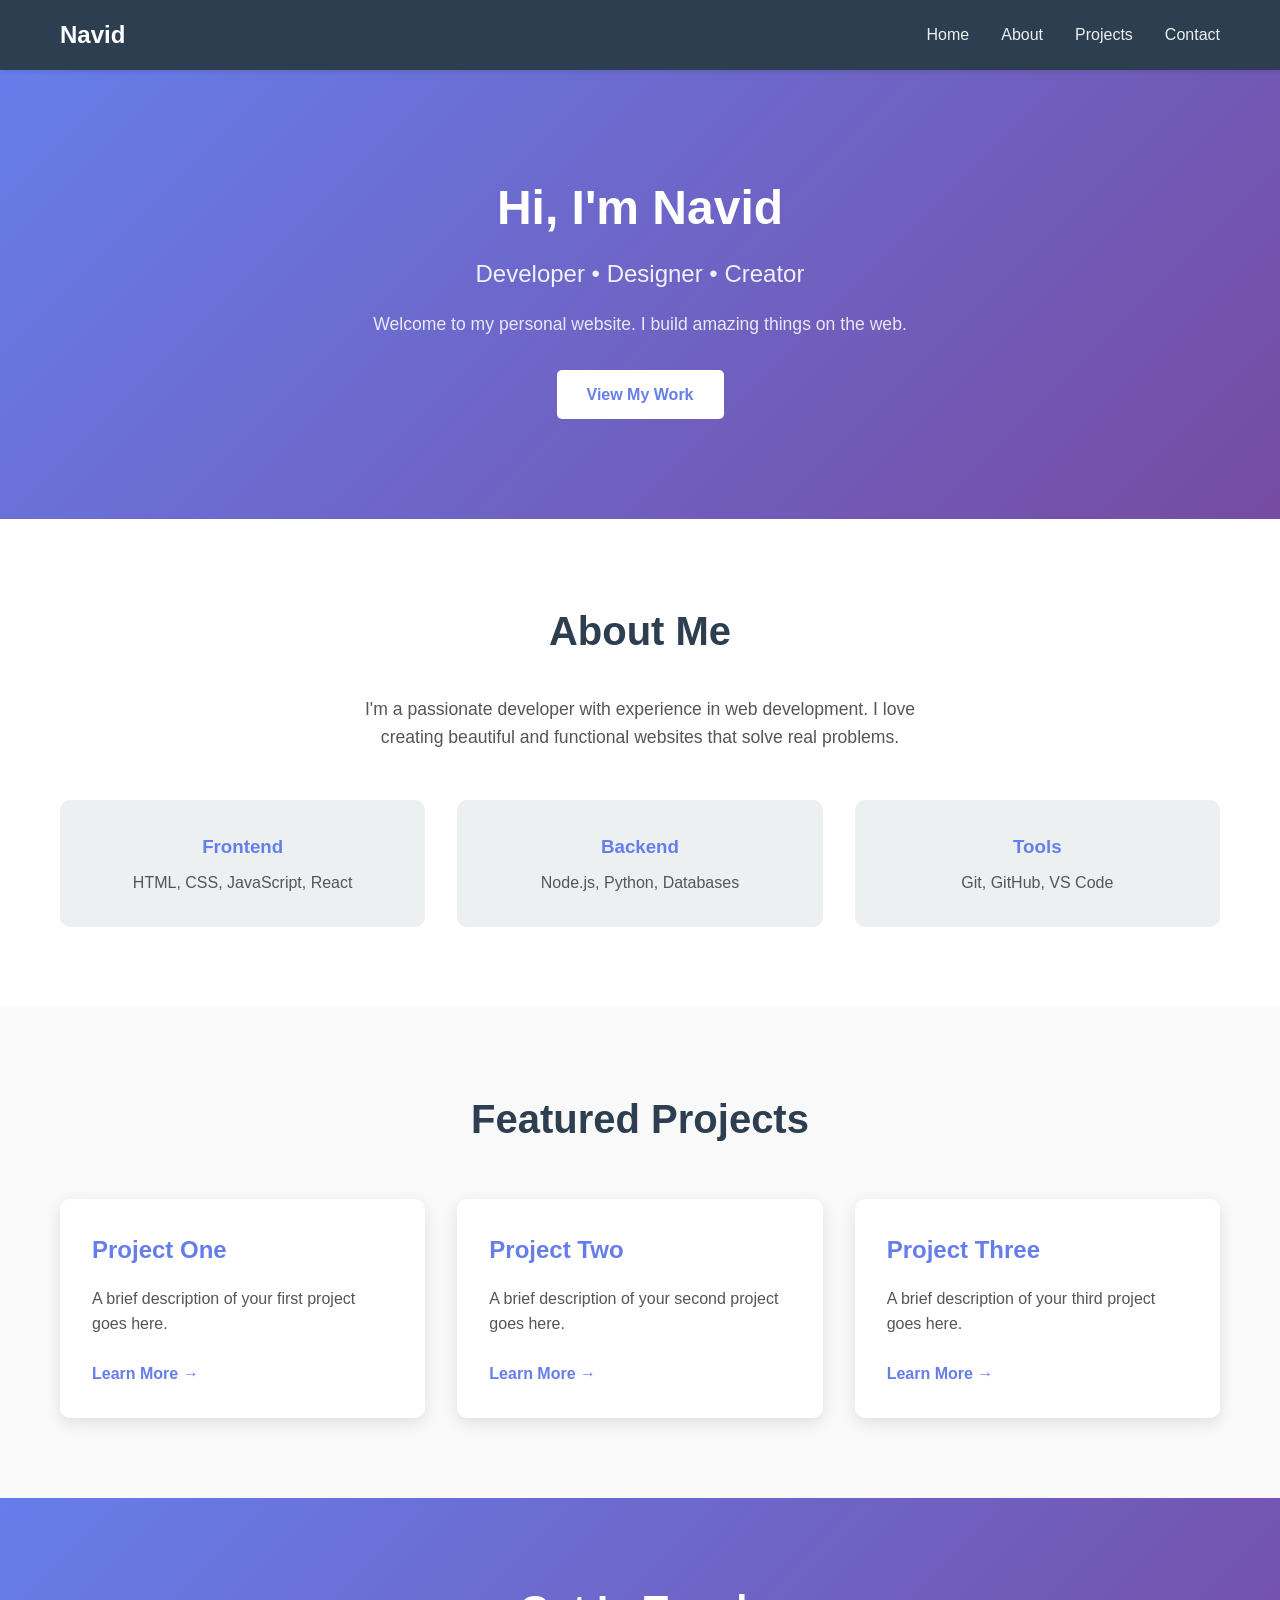
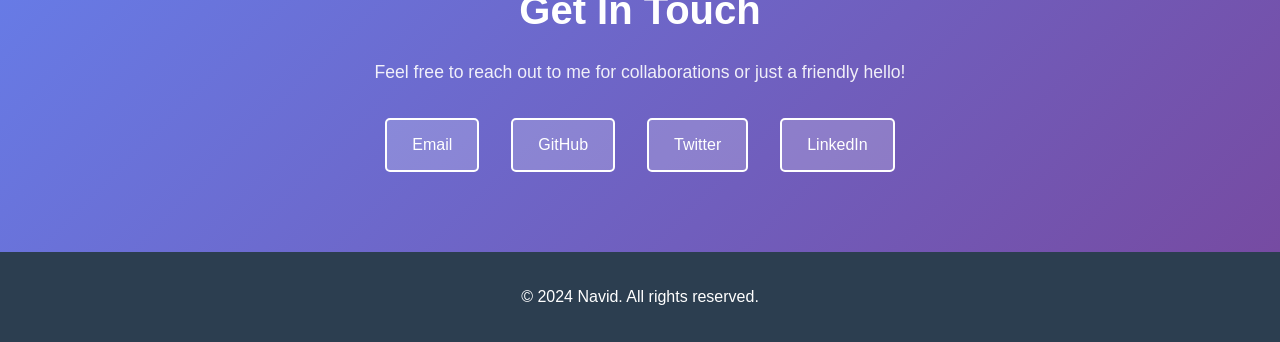
==== index.html @ fcf88e70 "Initial commit: Add personal site starter template" ====
<!DOCTYPE html>
<html lang="en">
<head>
    <meta charset="UTF-8">
    <meta name="viewport" content="width=device-width, initial-scale=1.0">
    <title>Navid - Personal Portfolio</title>
    <link rel="stylesheet" href="styles.css">
</head>
<body>
    <nav class="navbar">
        <div class="container">
            <div class="nav-brand">Navid</div>
            <ul class="nav-links">
                <li><a href="#home">Home</a></li>
                <li><a href="#about">About</a></li>
                <li><a href="#projects">Projects</a></li>
                <li><a href="#contact">Contact</a></li>
            </ul>
        </div>
    </nav>

    <section id="home" class="hero">
        <div class="container">
            <div class="hero-content">
                <h1>Hi, I'm Navid</h1>
                <p class="subtitle">Developer • Designer • Creator</p>
                <p class="description">Welcome to my personal website. I build amazing things on the web.</p>
                <a href="#projects" class="btn btn-primary">View My Work</a>
            </div>
        </div>
    </section>

    <section id="about" class="about">
        <div class="container">
            <h2>About Me</h2>
            <p>I'm a passionate developer with experience in web development. I love creating beautiful and functional websites that solve real problems.</p>
            <div class="skills">
                <div class="skill-item">
                    <h3>Frontend</h3>
                    <p>HTML, CSS, JavaScript, React</p>
                </div>
                <div class="skill-item">
                    <h3>Backend</h3>
                    <p>Node.js, Python, Databases</p>
                </div>
                <div class="skill-item">
                    <h3>Tools</h3>
                    <p>Git, GitHub, VS Code</p>
                </div>
            </div>
        </div>
    </section>

    <section id="projects" class="projects">
        <div class="container">
            <h2>Featured Projects</h2>
            <div class="projects-grid">
                <div class="project-card">
                    <div class="project-header">Project One</div>
                    <p>A brief description of your first project goes here.</p>
                    <a href="#" class="project-link">Learn More →</a>
                </div>
                <div class="project-card">
                    <div class="project-header">Project Two</div>
                    <p>A brief description of your second project goes here.</p>
                    <a href="#" class="project-link">Learn More →</a>
                </div>
                <div class="project-card">
                    <div class="project-header">Project Three</div>
                    <p>A brief description of your third project goes here.</p>
                    <a href="#" class="project-link">Learn More →</a>
                </div>
            </div>
        </div>
    </section>

    <section id="contact" class="contact">
        <div class="container">
            <h2>Get In Touch</h2>
            <p>Feel free to reach out to me for collaborations or just a friendly hello!</p>
            <div class="contact-links">
                <a href="mailto:your.email@example.com" class="contact-link">Email</a>
                <a href="https://github.com" class="contact-link">GitHub</a>
                <a href="https://twitter.com" class="contact-link">Twitter</a>
                <a href="https://linkedin.com" class="contact-link">LinkedIn</a>
            </div>
        </div>
    </section>

    <footer class="footer">
        <div class="container">
            <p>&copy; 2024 Navid. All rights reserved.</p>
        </div>
    </footer>

    <script src="script.js"></script>
</body>
</html>
---- styles.css ----
* {
    margin: 0;
    padding: 0;
    box-sizing: border-box;
}

body {
    font-family: 'Segoe UI', Tahoma, Geneva, Verdana, sans-serif;
    line-height: 1.6;
    color: #333;
    background-color: #f9f9f9;
}

.container {
    max-width: 1200px;
    margin: 0 auto;
    padding: 0 20px;
}

/* Navbar */
.navbar {
    background-color: #2c3e50;
    padding: 1rem 0;
    position: sticky;
    top: 0;
    z-index: 100;
    box-shadow: 0 2px 5px rgba(0, 0, 0, 0.1);
}

.navbar .container {
    display: flex;
    justify-content: space-between;
    align-items: center;
}

.nav-brand {
    font-size: 1.5rem;
    font-weight: bold;
    color: #fff;
}

.nav-links {
    display: flex;
    list-style: none;
    gap: 2rem;
}

.nav-links a {
    color: #ecf0f1;
    text-decoration: none;
    transition: color 0.3s ease;
}

.nav-links a:hover {
    color: #3498db;
}

/* Hero Section */
.hero {
    background: linear-gradient(135deg, #667eea 0%, #764ba2 100%);
    color: white;
    padding: 100px 0;
    text-align: center;
}

.hero-content h1 {
    font-size: 3rem;
    margin-bottom: 0.5rem;
    animation: slideDown 0.8s ease;
}

.hero-content .subtitle {
    font-size: 1.5rem;
    margin-bottom: 1rem;
    opacity: 0.9;
}

.hero-content .description {
    font-size: 1.1rem;
    margin-bottom: 2rem;
    opacity: 0.85;
}

.btn {
    display: inline-block;
    padding: 12px 30px;
    text-decoration: none;
    border-radius: 5px;
    font-weight: 600;
    transition: all 0.3s ease;
    border: none;
    cursor: pointer;
}

.btn-primary {
    background-color: #fff;
    color: #667eea;
}

.btn-primary:hover {
    background-color: #ecf0f1;
    transform: translateY(-2px);
    box-shadow: 0 5px 15px rgba(0, 0, 0, 0.2);
}

/* About Section */
.about {
    padding: 80px 0;
    background-color: white;
}

.about h2 {
    text-align: center;
    font-size: 2.5rem;
    margin-bottom: 2rem;
    color: #2c3e50;
}

.about > .container > p {
    text-align: center;
    font-size: 1.1rem;
    margin-bottom: 3rem;
    max-width: 600px;
    margin-left: auto;
    margin-right: auto;
    color: #555;
}

.skills {
    display: grid;
    grid-template-columns: repeat(auto-fit, minmax(250px, 1fr));
    gap: 2rem;
    margin-top: 3rem;
}

.skill-item {
    background-color: #ecf0f1;
    padding: 2rem;
    border-radius: 10px;
    text-align: center;
    transition: transform 0.3s ease, box-shadow 0.3s ease;
}

.skill-item:hover {
    transform: translateY(-5px);
    box-shadow: 0 10px 25px rgba(0, 0, 0, 0.1);
}

.skill-item h3 {
    color: #667eea;
    margin-bottom: 0.5rem;
}

.skill-item p {
    color: #555;
}

/* Projects Section */
.projects {
    padding: 80px 0;
    background-color: #f9f9f9;
}

.projects h2 {
    text-align: center;
    font-size: 2.5rem;
    margin-bottom: 3rem;
    color: #2c3e50;
}

.projects-grid {
    display: grid;
    grid-template-columns: repeat(auto-fit, minmax(300px, 1fr));
    gap: 2rem;
}

.project-card {
    background-color: white;
    padding: 2rem;
    border-radius: 10px;
    box-shadow: 0 5px 15px rgba(0, 0, 0, 0.1);
    transition: transform 0.3s ease, box-shadow 0.3s ease;
}

.project-card:hover {
    transform: translateY(-10px);
    box-shadow: 0 15px 30px rgba(0, 0, 0, 0.2);
}

.project-header {
    font-size: 1.5rem;
    font-weight: bold;
    color: #667eea;
    margin-bottom: 1rem;
}

.project-card p {
    color: #555;
    margin-bottom: 1.5rem;
}

.project-link {
    color: #667eea;
    text-decoration: none;
    font-weight: 600;
    transition: color 0.3s ease;
}

.project-link:hover {
    color: #764ba2;
}

/* Contact Section */
.contact {
    padding: 80px 0;
    background: linear-gradient(135deg, #667eea 0%, #764ba2 100%);
    color: white;
    text-align: center;
}

.contact h2 {
    font-size: 2.5rem;
    margin-bottom: 1rem;
}

.contact > .container > p {
    font-size: 1.1rem;
    margin-bottom: 2rem;
    opacity: 0.9;
}

.contact-links {
    display: flex;
    justify-content: center;
    gap: 2rem;
    flex-wrap: wrap;
}

.contact-link {
    display: inline-block;
    padding: 12px 25px;
    background-color: rgba(255, 255, 255, 0.2);
    color: white;
    text-decoration: none;
    border-radius: 5px;
    transition: all 0.3s ease;
    border: 2px solid white;
}

.contact-link:hover {
    background-color: white;
    color: #667eea;
}

/* Footer */
.footer {
    background-color: #2c3e50;
    color: white;
    text-align: center;
    padding: 2rem 0;
}

/* Animations */
@keyframes slideDown {
    from {
        opacity: 0;
        transform: translateY(-30px);
    }
    to {
        opacity: 1;
        transform: translateY(0);
    }
}

/* Responsive Design */
@media (max-width: 768px) {
    .nav-links {
        gap: 1rem;
        font-size: 0.9rem;
    }

    .hero-content h1 {
        font-size: 2rem;
    }

    .hero-content .subtitle {
        font-size: 1.2rem;
    }

    .about h2,
    .projects h2,
    .contact h2 {
        font-size: 2rem;
    }

    .projects-grid {
        grid-template-columns: 1fr;
    }
}
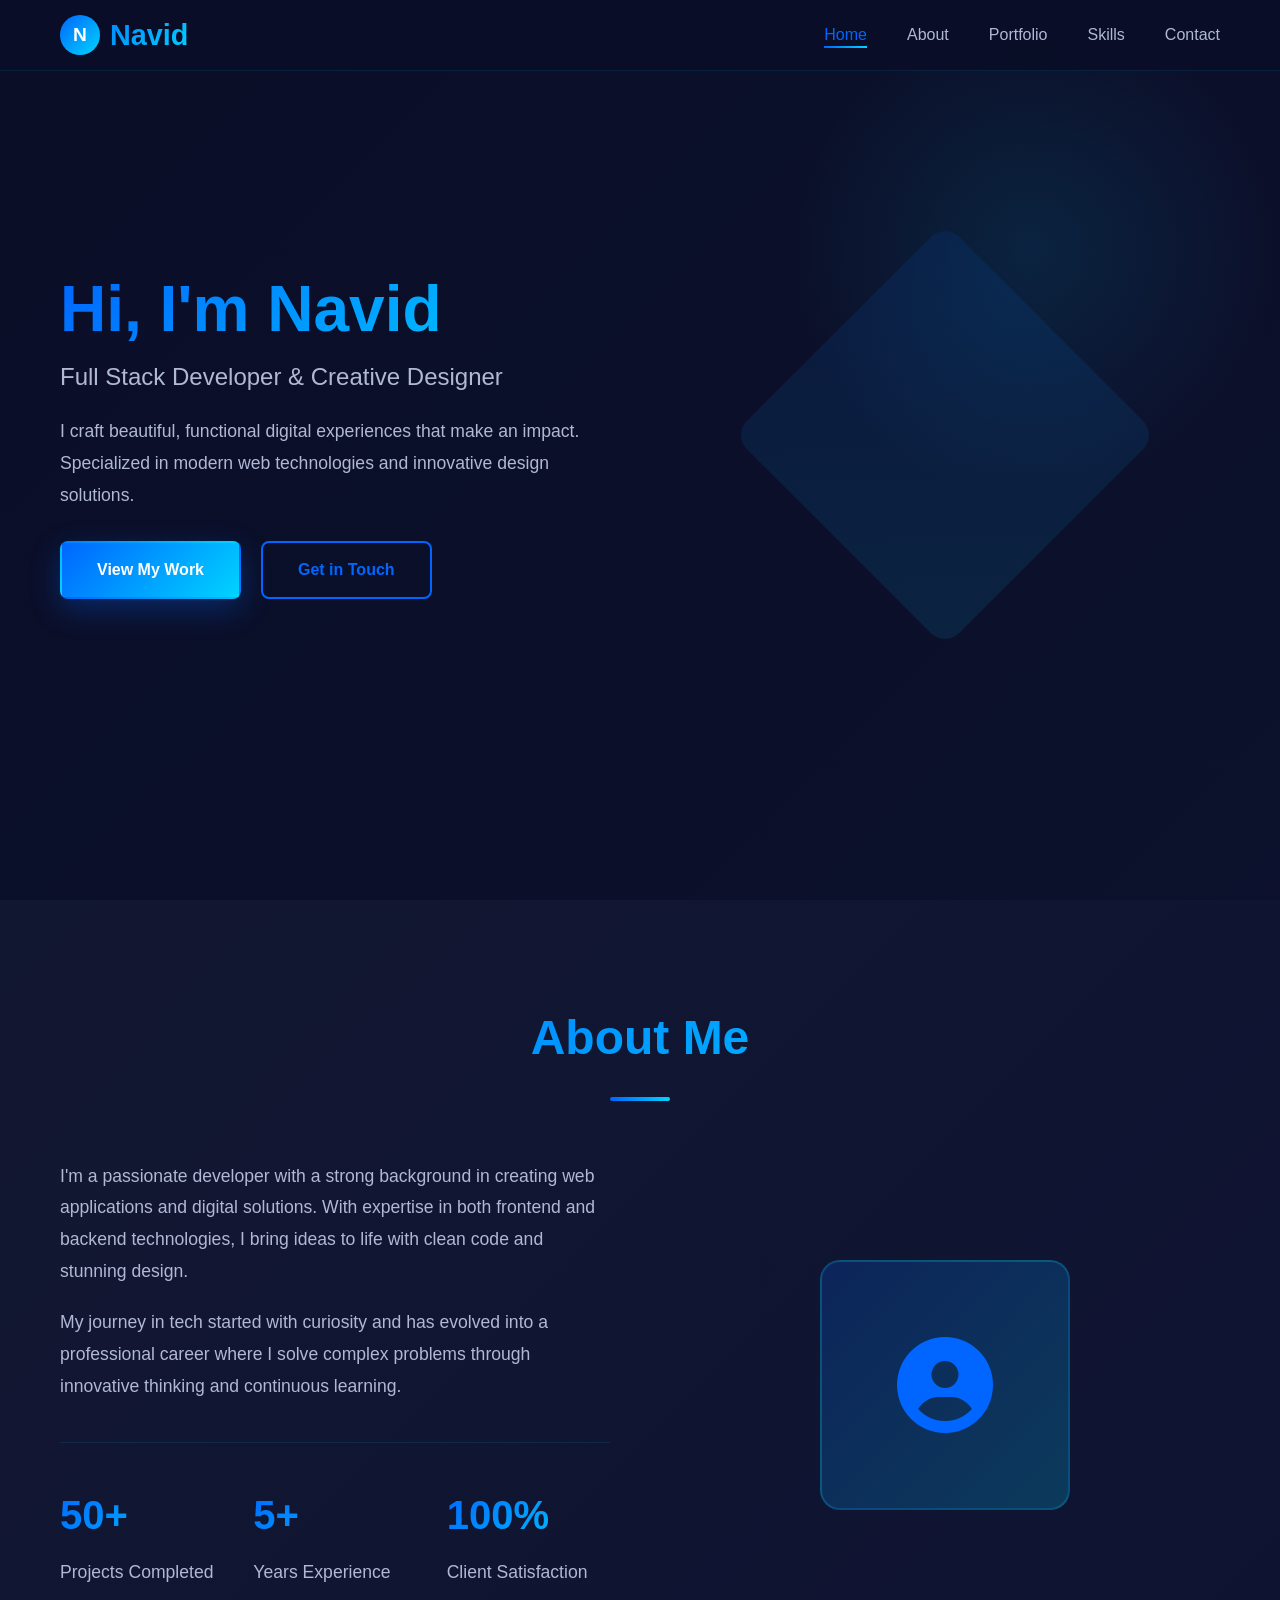
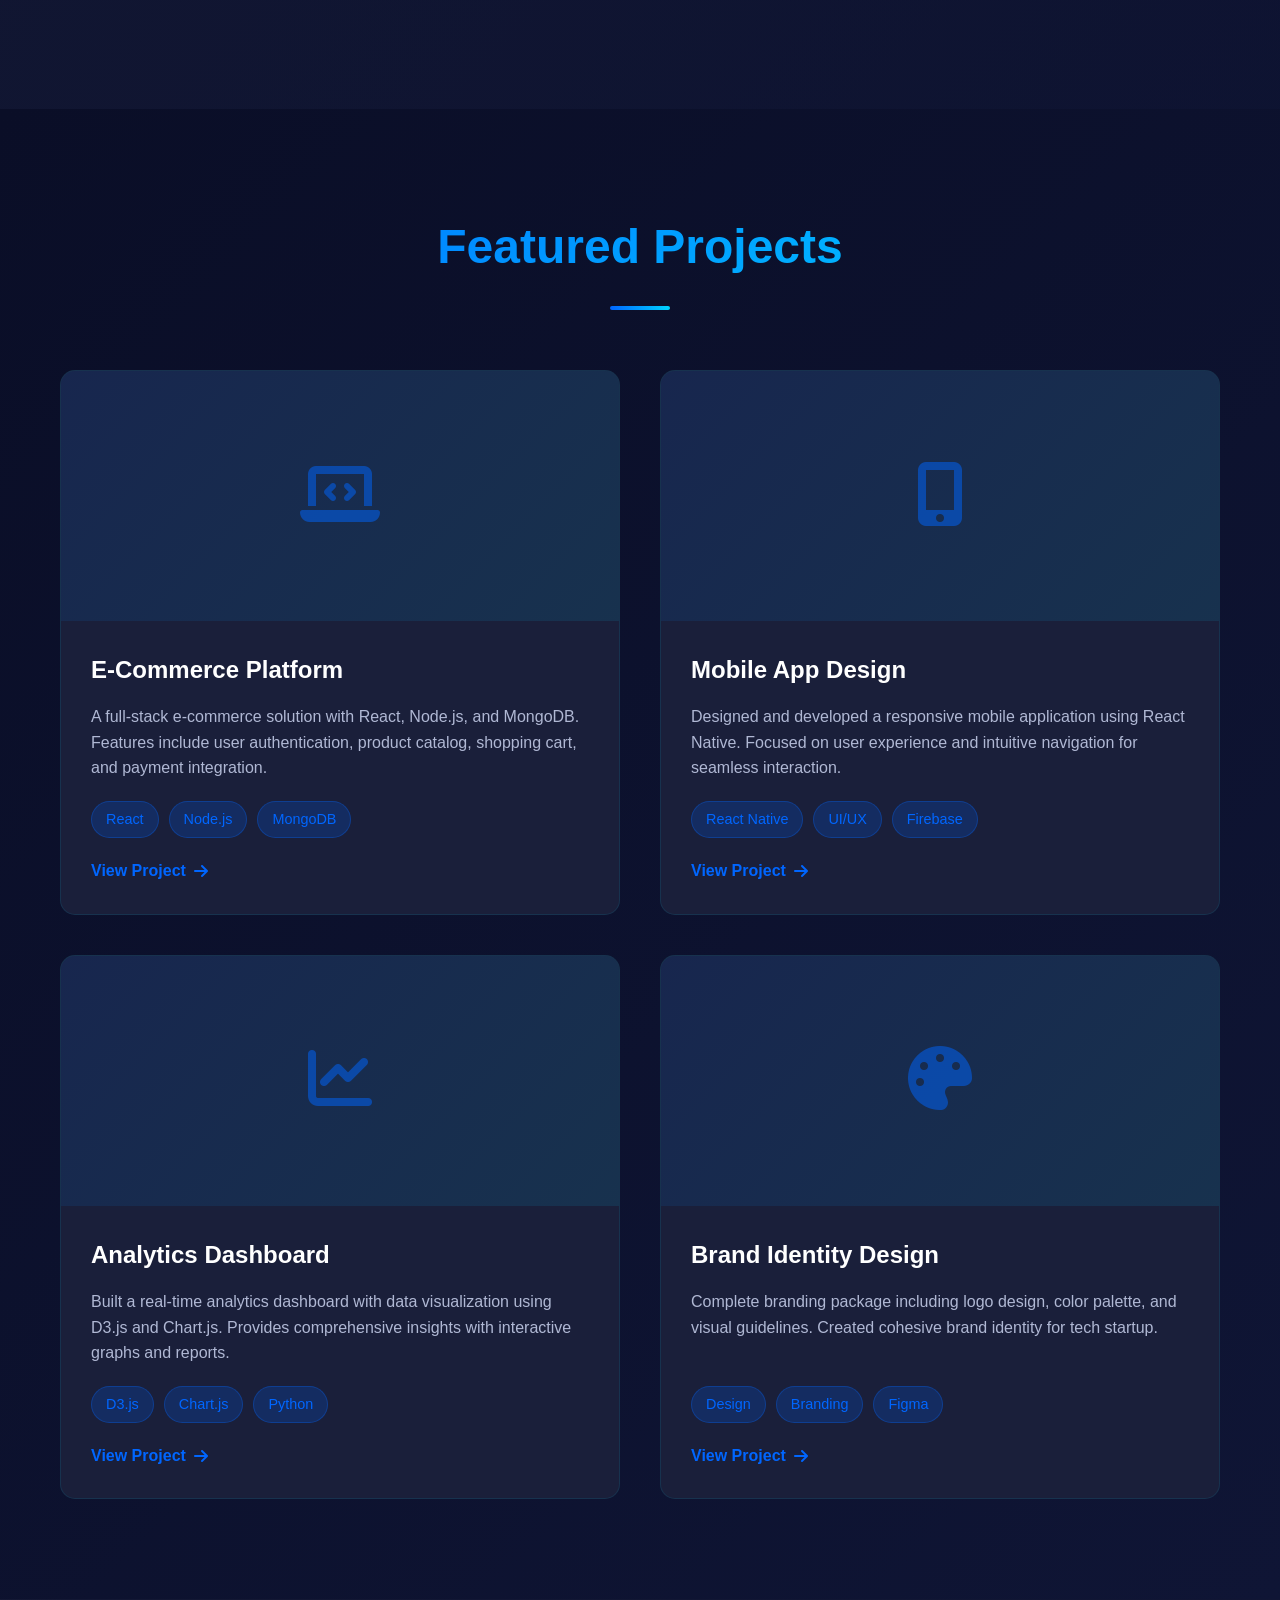
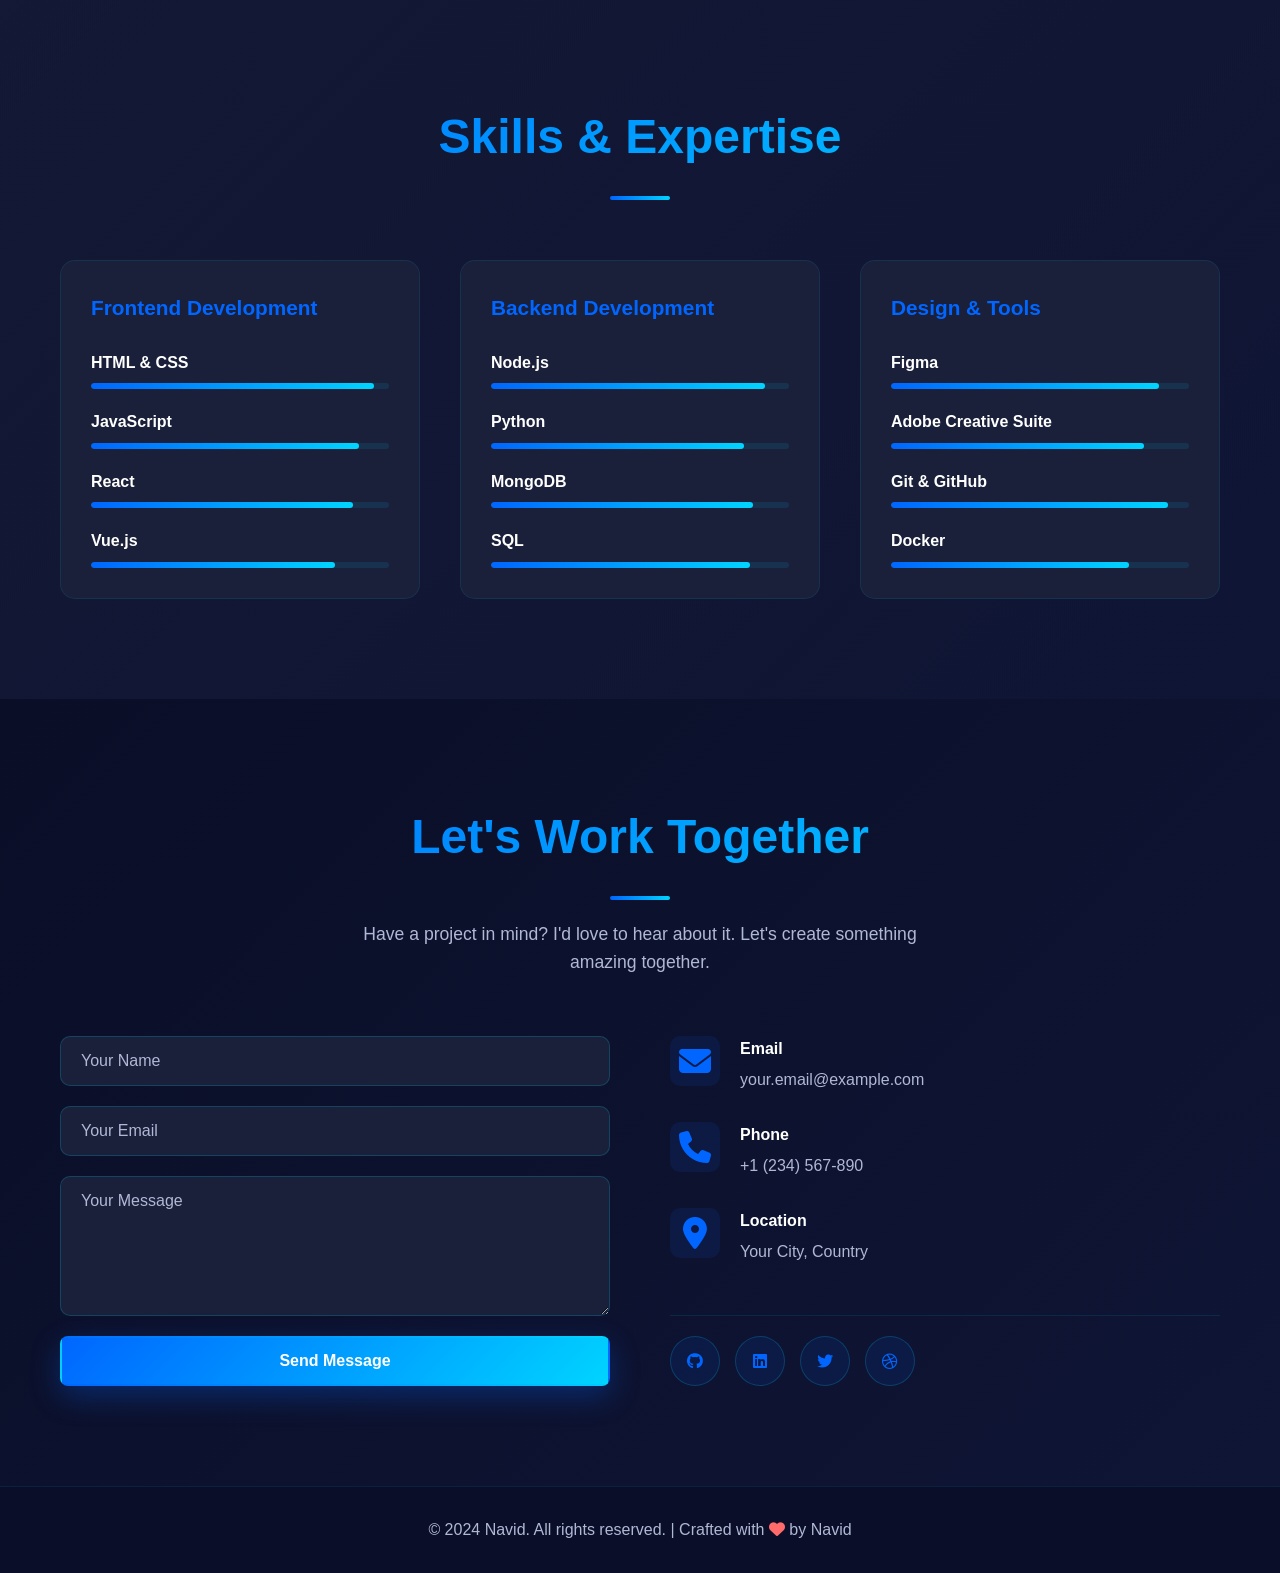
==== commit 9b4b7744: "Redesign: Professional modern portfolio website" ====
--- a/index.html
+++ b/index.html
@@ -3,93 +3,335 @@
 <head>
     <meta charset="UTF-8">
     <meta name="viewport" content="width=device-width, initial-scale=1.0">
-    <title>Navid - Personal Portfolio</title>
+    <title>Navid - Full Stack Developer & Designer</title>
     <link rel="stylesheet" href="styles.css">
+    <link rel="stylesheet" href="https://cdnjs.cloudflare.com/ajax/libs/font-awesome/6.4.0/css/all.min.css">
 </head>
 <body>
+    <!-- Navigation -->
     <nav class="navbar">
-        <div class="container">
-            <div class="nav-brand">Navid</div>
-            <ul class="nav-links">
-                <li><a href="#home">Home</a></li>
-                <li><a href="#about">About</a></li>
-                <li><a href="#projects">Projects</a></li>
-                <li><a href="#contact">Contact</a></li>
+        <div class="nav-container">
+            <div class="nav-logo">
+                <span class="logo-icon">N</span>
+                <span class="logo-text">Navid</span>
+            </div>
+            <ul class="nav-menu">
+                <li><a href="#home" class="nav-link active">Home</a></li>
+                <li><a href="#about" class="nav-link">About</a></li>
+                <li><a href="#portfolio" class="nav-link">Portfolio</a></li>
+                <li><a href="#skills" class="nav-link">Skills</a></li>
+                <li><a href="#contact" class="nav-link">Contact</a></li>
             </ul>
+            <div class="hamburger">
+                <span></span>
+                <span></span>
+                <span></span>
+            </div>
         </div>
     </nav>
 
+    <!-- Hero Section -->
     <section id="home" class="hero">
-        <div class="container">
-            <div class="hero-content">
-                <h1>Hi, I'm Navid</h1>
-                <p class="subtitle">Developer • Designer • Creator</p>
-                <p class="description">Welcome to my personal website. I build amazing things on the web.</p>
-                <a href="#projects" class="btn btn-primary">View My Work</a>
-            </div>
-        </div>
-    </section>
-
+        <div class="hero-content">
+            <div class="hero-text">
+                <h1 class="hero-title">Hi, I'm Navid</h1>
+                <p class="hero-subtitle">Full Stack Developer & Creative Designer</p>
+                <p class="hero-description">I craft beautiful, functional digital experiences that make an impact. Specialized in modern web technologies and innovative design solutions.</p>
+                <div class="hero-buttons">
+                    <a href="#portfolio" class="btn btn-primary">View My Work</a>
+                    <a href="#contact" class="btn btn-secondary">Get in Touch</a>
+                </div>
+            </div>
+            <div class="hero-visual">
+                <div class="animated-shape"></div>
+            </div>
+        </div>
+    </section>
+
+    <!-- About Section -->
     <section id="about" class="about">
         <div class="container">
-            <h2>About Me</h2>
-            <p>I'm a passionate developer with experience in web development. I love creating beautiful and functional websites that solve real problems.</p>
-            <div class="skills">
-                <div class="skill-item">
-                    <h3>Frontend</h3>
-                    <p>HTML, CSS, JavaScript, React</p>
-                </div>
-                <div class="skill-item">
-                    <h3>Backend</h3>
-                    <p>Node.js, Python, Databases</p>
-                </div>
-                <div class="skill-item">
-                    <h3>Tools</h3>
-                    <p>Git, GitHub, VS Code</p>
-                </div>
-            </div>
-        </div>
-    </section>
-
-    <section id="projects" class="projects">
-        <div class="container">
-            <h2>Featured Projects</h2>
-            <div class="projects-grid">
-                <div class="project-card">
-                    <div class="project-header">Project One</div>
-                    <p>A brief description of your first project goes here.</p>
-                    <a href="#" class="project-link">Learn More →</a>
-                </div>
-                <div class="project-card">
-                    <div class="project-header">Project Two</div>
-                    <p>A brief description of your second project goes here.</p>
-                    <a href="#" class="project-link">Learn More →</a>
-                </div>
-                <div class="project-card">
-                    <div class="project-header">Project Three</div>
-                    <p>A brief description of your third project goes here.</p>
-                    <a href="#" class="project-link">Learn More →</a>
-                </div>
-            </div>
-        </div>
-    </section>
-
+            <div class="section-header">
+                <h2 class="section-title">About Me</h2>
+                <div class="title-underline"></div>
+            </div>
+            
+            <div class="about-content">
+                <div class="about-text">
+                    <p>I'm a passionate developer with a strong background in creating web applications and digital solutions. With expertise in both frontend and backend technologies, I bring ideas to life with clean code and stunning design.</p>
+                    <p>My journey in tech started with curiosity and has evolved into a professional career where I solve complex problems through innovative thinking and continuous learning.</p>
+                    
+                    <div class="about-stats">
+                        <div class="stat">
+                            <h3>50+</h3>
+                            <p>Projects Completed</p>
+                        </div>
+                        <div class="stat">
+                            <h3>5+</h3>
+                            <p>Years Experience</p>
+                        </div>
+                        <div class="stat">
+                            <h3>100%</h3>
+                            <p>Client Satisfaction</p>
+                        </div>
+                    </div>
+                </div>
+                
+                <div class="about-image">
+                    <div class="image-placeholder">
+                        <i class="fas fa-user-circle"></i>
+                    </div>
+                </div>
+            </div>
+        </div>
+    </section>
+
+    <!-- Portfolio Section -->
+    <section id="portfolio" class="portfolio">
+        <div class="container">
+            <div class="section-header">
+                <h2 class="section-title">Featured Projects</h2>
+                <div class="title-underline"></div>
+            </div>
+
+            <div class="portfolio-grid">
+                <div class="portfolio-item">
+                    <div class="portfolio-image">
+                        <div class="image-placeholder-large">
+                            <i class="fas fa-laptop-code"></i>
+                        </div>
+                    </div>
+                    <div class="portfolio-info">
+                        <h3>E-Commerce Platform</h3>
+                        <p>A full-stack e-commerce solution with React, Node.js, and MongoDB. Features include user authentication, product catalog, shopping cart, and payment integration.</p>
+                        <div class="portfolio-tags">
+                            <span class="tag">React</span>
+                            <span class="tag">Node.js</span>
+                            <span class="tag">MongoDB</span>
+                        </div>
+                        <a href="#" class="portfolio-link">View Project <i class="fas fa-arrow-right"></i></a>
+                    </div>
+                </div>
+
+                <div class="portfolio-item">
+                    <div class="portfolio-image">
+                        <div class="image-placeholder-large">
+                            <i class="fas fa-mobile-alt"></i>
+                        </div>
+                    </div>
+                    <div class="portfolio-info">
+                        <h3>Mobile App Design</h3>
+                        <p>Designed and developed a responsive mobile application using React Native. Focused on user experience and intuitive navigation for seamless interaction.</p>
+                        <div class="portfolio-tags">
+                            <span class="tag">React Native</span>
+                            <span class="tag">UI/UX</span>
+                            <span class="tag">Firebase</span>
+                        </div>
+                        <a href="#" class="portfolio-link">View Project <i class="fas fa-arrow-right"></i></a>
+                    </div>
+                </div>
+
+                <div class="portfolio-item">
+                    <div class="portfolio-image">
+                        <div class="image-placeholder-large">
+                            <i class="fas fa-chart-line"></i>
+                        </div>
+                    </div>
+                    <div class="portfolio-info">
+                        <h3>Analytics Dashboard</h3>
+                        <p>Built a real-time analytics dashboard with data visualization using D3.js and Chart.js. Provides comprehensive insights with interactive graphs and reports.</p>
+                        <div class="portfolio-tags">
+                            <span class="tag">D3.js</span>
+                            <span class="tag">Chart.js</span>
+                            <span class="tag">Python</span>
+                        </div>
+                        <a href="#" class="portfolio-link">View Project <i class="fas fa-arrow-right"></i></a>
+                    </div>
+                </div>
+
+                <div class="portfolio-item">
+                    <div class="portfolio-image">
+                        <div class="image-placeholder-large">
+                            <i class="fas fa-palette"></i>
+                        </div>
+                    </div>
+                    <div class="portfolio-info">
+                        <h3>Brand Identity Design</h3>
+                        <p>Complete branding package including logo design, color palette, and visual guidelines. Created cohesive brand identity for tech startup.</p>
+                        <div class="portfolio-tags">
+                            <span class="tag">Design</span>
+                            <span class="tag">Branding</span>
+                            <span class="tag">Figma</span>
+                        </div>
+                        <a href="#" class="portfolio-link">View Project <i class="fas fa-arrow-right"></i></a>
+                    </div>
+                </div>
+            </div>
+        </div>
+    </section>
+
+    <!-- Skills Section -->
+    <section id="skills" class="skills">
+        <div class="container">
+            <div class="section-header">
+                <h2 class="section-title">Skills & Expertise</h2>
+                <div class="title-underline"></div>
+            </div>
+
+            <div class="skills-grid">
+                <div class="skill-category">
+                    <h3>Frontend Development</h3>
+                    <div class="skill-list">
+                        <div class="skill-item">
+                            <span>HTML & CSS</span>
+                            <div class="progress-bar">
+                                <div class="progress" style="width: 95%"></div>
+                            </div>
+                        </div>
+                        <div class="skill-item">
+                            <span>JavaScript</span>
+                            <div class="progress-bar">
+                                <div class="progress" style="width: 90%"></div>
+                            </div>
+                        </div>
+                        <div class="skill-item">
+                            <span>React</span>
+                            <div class="progress-bar">
+                                <div class="progress" style="width: 88%"></div>
+                            </div>
+                        </div>
+                        <div class="skill-item">
+                            <span>Vue.js</span>
+                            <div class="progress-bar">
+                                <div class="progress" style="width: 82%"></div>
+                            </div>
+                        </div>
+                    </div>
+                </div>
+
+                <div class="skill-category">
+                    <h3>Backend Development</h3>
+                    <div class="skill-list">
+                        <div class="skill-item">
+                            <span>Node.js</span>
+                            <div class="progress-bar">
+                                <div class="progress" style="width: 92%"></div>
+                            </div>
+                        </div>
+                        <div class="skill-item">
+                            <span>Python</span>
+                            <div class="progress-bar">
+                                <div class="progress" style="width: 85%"></div>
+                            </div>
+                        </div>
+                        <div class="skill-item">
+                            <span>MongoDB</span>
+                            <div class="progress-bar">
+                                <div class="progress" style="width: 88%"></div>
+                            </div>
+                        </div>
+                        <div class="skill-item">
+                            <span>SQL</span>
+                            <div class="progress-bar">
+                                <div class="progress" style="width: 87%"></div>
+                            </div>
+                        </div>
+                    </div>
+                </div>
+
+                <div class="skill-category">
+                    <h3>Design & Tools</h3>
+                    <div class="skill-list">
+                        <div class="skill-item">
+                            <span>Figma</span>
+                            <div class="progress-bar">
+                                <div class="progress" style="width: 90%"></div>
+                            </div>
+                        </div>
+                        <div class="skill-item">
+                            <span>Adobe Creative Suite</span>
+                            <div class="progress-bar">
+                                <div class="progress" style="width: 85%"></div>
+                            </div>
+                        </div>
+                        <div class="skill-item">
+                            <span>Git & GitHub</span>
+                            <div class="progress-bar">
+                                <div class="progress" style="width: 93%"></div>
+                            </div>
+                        </div>
+                        <div class="skill-item">
+                            <span>Docker</span>
+                            <div class="progress-bar">
+                                <div class="progress" style="width: 80%"></div>
+                            </div>
+                        </div>
+                    </div>
+                </div>
+            </div>
+        </div>
+    </section>
+
+    <!-- Contact Section -->
     <section id="contact" class="contact">
         <div class="container">
-            <h2>Get In Touch</h2>
-            <p>Feel free to reach out to me for collaborations or just a friendly hello!</p>
-            <div class="contact-links">
-                <a href="mailto:your.email@example.com" class="contact-link">Email</a>
-                <a href="https://github.com" class="contact-link">GitHub</a>
-                <a href="https://twitter.com" class="contact-link">Twitter</a>
-                <a href="https://linkedin.com" class="contact-link">LinkedIn</a>
-            </div>
-        </div>
-    </section>
-
+            <div class="section-header">
+                <h2 class="section-title">Let's Work Together</h2>
+                <div class="title-underline"></div>
+                <p class="section-subtitle">Have a project in mind? I'd love to hear about it. Let's create something amazing together.</p>
+            </div>
+
+            <div class="contact-content">
+                <form class="contact-form" id="contactForm">
+                    <div class="form-group">
+                        <input type="text" placeholder="Your Name" required>
+                    </div>
+                    <div class="form-group">
+                        <input type="email" placeholder="Your Email" required>
+                    </div>
+                    <div class="form-group">
+                        <textarea placeholder="Your Message" rows="6" required></textarea>
+                    </div>
+                    <button type="submit" class="btn btn-primary">Send Message</button>
+                </form>
+
+                <div class="contact-info">
+                    <div class="contact-item">
+                        <i class="fas fa-envelope"></i>
+                        <div>
+                            <h4>Email</h4>
+                            <p><a href="mailto:your.email@example.com">your.email@example.com</a></p>
+                        </div>
+                    </div>
+                    <div class="contact-item">
+                        <i class="fas fa-phone"></i>
+                        <div>
+                            <h4>Phone</h4>
+                            <p><a href="tel:+1234567890">+1 (234) 567-890</a></p>
+                        </div>
+                    </div>
+                    <div class="contact-item">
+                        <i class="fas fa-map-marker-alt"></i>
+                        <div>
+                            <h4>Location</h4>
+                            <p>Your City, Country</p>
+                        </div>
+                    </div>
+                    <div class="social-links">
+                        <a href="https://github.com" target="_blank"><i class="fab fa-github"></i></a>
+                        <a href="https://linkedin.com" target="_blank"><i class="fab fa-linkedin"></i></a>
+                        <a href="https://twitter.com" target="_blank"><i class="fab fa-twitter"></i></a>
+                        <a href="https://dribbble.com" target="_blank"><i class="fab fa-dribbble"></i></a>
+                    </div>
+                </div>
+            </div>
+        </div>
+    </section>
+
+    <!-- Footer -->
     <footer class="footer">
         <div class="container">
-            <p>&copy; 2024 Navid. All rights reserved.</p>
+            <p>&copy; 2024 Navid. All rights reserved. | Crafted with <i class="fas fa-heart"></i> by Navid</p>
         </div>
     </footer>
 
--- a/styles.css
+++ b/styles.css
@@ -1,14 +1,30 @@
+:root {
+    --primary-color: #0066ff;
+    --secondary-color: #00d4ff;
+    --dark-bg: #0a0e27;
+    --card-bg: #1a1f3a;
+    --text-primary: #ffffff;
+    --text-secondary: #b0b8d4;
+    --accent: #ff6b6b;
+    --transition: all 0.3s cubic-bezier(0.4, 0, 0.2, 1);
+}
+
 * {
     margin: 0;
     padding: 0;
     box-sizing: border-box;
 }
 
+html {
+    scroll-behavior: smooth;
+}
+
 body {
     font-family: 'Segoe UI', Tahoma, Geneva, Verdana, sans-serif;
+    background: linear-gradient(135deg, var(--dark-bg) 0%, #0f1535 100%);
+    color: var(--text-primary);
     line-height: 1.6;
-    color: #333;
-    background-color: #f9f9f9;
+    overflow-x: hidden;
 }
 
 .container {
@@ -17,283 +33,689 @@
     padding: 0 20px;
 }
 
-/* Navbar */
+/* Navigation */
 .navbar {
-    background-color: #2c3e50;
-    padding: 1rem 0;
-    position: sticky;
+    position: fixed;
     top: 0;
-    z-index: 100;
-    box-shadow: 0 2px 5px rgba(0, 0, 0, 0.1);
-}
-
-.navbar .container {
+    width: 100%;
+    background: rgba(10, 14, 39, 0.95);
+    backdrop-filter: blur(10px);
+    z-index: 1000;
+    border-bottom: 1px solid rgba(0, 212, 255, 0.1);
+}
+
+.nav-container {
+    max-width: 1200px;
+    margin: 0 auto;
+    padding: 0 20px;
     display: flex;
     justify-content: space-between;
     align-items: center;
-}
-
-.nav-brand {
-    font-size: 1.5rem;
+    height: 70px;
+}
+
+.nav-logo {
+    font-size: 1.8rem;
     font-weight: bold;
-    color: #fff;
-}
-
-.nav-links {
+    display: flex;
+    align-items: center;
+    gap: 10px;
+    background: linear-gradient(135deg, var(--primary-color), var(--secondary-color));
+    -webkit-background-clip: text;
+    -webkit-text-fill-color: transparent;
+    background-clip: text;
+}
+
+.logo-icon {
+    width: 40px;
+    height: 40px;
+    background: linear-gradient(135deg, var(--primary-color), var(--secondary-color));
+    border-radius: 50%;
+    display: flex;
+    align-items: center;
+    justify-content: center;
+    color: white;
+    font-weight: bold;
+    -webkit-text-fill-color: white;
+    font-size: 1.2rem;
+}
+
+.nav-menu {
     display: flex;
     list-style: none;
-    gap: 2rem;
-}
-
-.nav-links a {
-    color: #ecf0f1;
+    gap: 40px;
+}
+
+.nav-link {
+    color: var(--text-secondary);
     text-decoration: none;
-    transition: color 0.3s ease;
-}
-
-.nav-links a:hover {
-    color: #3498db;
+    font-weight: 500;
+    transition: var(--transition);
+    position: relative;
+}
+
+.nav-link:hover,
+.nav-link.active {
+    color: var(--primary-color);
+}
+
+.nav-link.active::after {
+    content: '';
+    position: absolute;
+    bottom: -5px;
+    left: 0;
+    width: 100%;
+    height: 2px;
+    background: linear-gradient(90deg, var(--primary-color), var(--secondary-color));
+}
+
+.hamburger {
+    display: none;
+    flex-direction: column;
+    cursor: pointer;
+    gap: 6px;
+}
+
+.hamburger span {
+    width: 25px;
+    height: 3px;
+    background: var(--primary-color);
+    border-radius: 2px;
+    transition: var(--transition);
 }
 
 /* Hero Section */
 .hero {
-    background: linear-gradient(135deg, #667eea 0%, #764ba2 100%);
+    min-height: 100vh;
+    display: flex;
+    align-items: center;
+    justify-content: center;
+    padding-top: 70px;
+    position: relative;
+    overflow: hidden;
+}
+
+.hero::before {
+    content: '';
+    position: absolute;
+    top: 0;
+    right: 0;
+    width: 500px;
+    height: 500px;
+    background: radial-gradient(circle, rgba(0, 212, 255, 0.1) 0%, transparent 70%);
+    border-radius: 50%;
+    z-index: 0;
+}
+
+.hero-content {
+    display: grid;
+    grid-template-columns: 1fr 1fr;
+    gap: 60px;
+    align-items: center;
+    position: relative;
+    z-index: 1;
+    max-width: 1200px;
+    margin: 0 auto;
+    width: 100%;
+    padding: 0 20px;
+}
+
+.hero-text {
+    animation: slideInLeft 0.8s ease;
+}
+
+.hero-title {
+    font-size: 4rem;
+    font-weight: 800;
+    margin-bottom: 10px;
+    line-height: 1.2;
+    background: linear-gradient(135deg, var(--primary-color), var(--secondary-color));
+    -webkit-background-clip: text;
+    -webkit-text-fill-color: transparent;
+    background-clip: text;
+}
+
+.hero-subtitle {
+    font-size: 1.5rem;
+    color: var(--text-secondary);
+    margin-bottom: 20px;
+}
+
+.hero-description {
+    font-size: 1.1rem;
+    color: var(--text-secondary);
+    margin-bottom: 30px;
+    line-height: 1.8;
+}
+
+.hero-buttons {
+    display: flex;
+    gap: 20px;
+    flex-wrap: wrap;
+}
+
+.btn {
+    padding: 14px 35px;
+    border-radius: 8px;
+    text-decoration: none;
+    font-weight: 600;
+    transition: var(--transition);
+    border: 2px solid transparent;
+    cursor: pointer;
+    font-size: 1rem;
+    display: inline-flex;
+    align-items: center;
+    justify-content: center;
+}
+
+.btn-primary {
+    background: linear-gradient(135deg, var(--primary-color), var(--secondary-color));
     color: white;
+    box-shadow: 0 10px 30px rgba(0, 102, 255, 0.3);
+}
+
+.btn-primary:hover {
+    transform: translateY(-3px);
+    box-shadow: 0 15px 40px rgba(0, 102, 255, 0.4);
+}
+
+.btn-secondary {
+    background: transparent;
+    color: var(--primary-color);
+    border: 2px solid var(--primary-color);
+}
+
+.btn-secondary:hover {
+    background: var(--primary-color);
+    color: white;
+}
+
+.hero-visual {
+    position: relative;
+    height: 400px;
+    animation: slideInRight 0.8s ease;
+}
+
+.animated-shape {
+    position: absolute;
+    width: 300px;
+    height: 300px;
+    background: linear-gradient(135deg, var(--primary-color), var(--secondary-color));
+    border-radius: 20px;
+    top: 50%;
+    left: 50%;
+    transform: translate(-50%, -50%) rotate(45deg);
+    opacity: 0.1;
+    animation: float 3s ease-in-out infinite;
+}
+
+@keyframes float {
+    0%, 100% { transform: translate(-50%, -50%) rotate(45deg) translateY(0); }
+    50% { transform: translate(-50%, -50%) rotate(45deg) translateY(-20px); }
+}
+
+/* Sections */
+section {
     padding: 100px 0;
+}
+
+.section-header {
     text-align: center;
-}
-
-.hero-content h1 {
+    margin-bottom: 60px;
+}
+
+.section-title {
     font-size: 3rem;
-    margin-bottom: 0.5rem;
-    animation: slideDown 0.8s ease;
-}
-
-.hero-content .subtitle {
-    font-size: 1.5rem;
-    margin-bottom: 1rem;
-    opacity: 0.9;
-}
-
-.hero-content .description {
+    font-weight: 800;
+    margin-bottom: 20px;
+    background: linear-gradient(135deg, var(--primary-color), var(--secondary-color));
+    -webkit-background-clip: text;
+    -webkit-text-fill-color: transparent;
+    background-clip: text;
+}
+
+.title-underline {
+    width: 60px;
+    height: 4px;
+    background: linear-gradient(90deg, var(--primary-color), var(--secondary-color));
+    margin: 0 auto 20px;
+    border-radius: 2px;
+}
+
+.section-subtitle {
     font-size: 1.1rem;
-    margin-bottom: 2rem;
-    opacity: 0.85;
-}
-
-.btn {
-    display: inline-block;
-    padding: 12px 30px;
-    text-decoration: none;
-    border-radius: 5px;
-    font-weight: 600;
-    transition: all 0.3s ease;
-    border: none;
-    cursor: pointer;
-}
-
-.btn-primary {
-    background-color: #fff;
-    color: #667eea;
-}
-
-.btn-primary:hover {
-    background-color: #ecf0f1;
-    transform: translateY(-2px);
-    box-shadow: 0 5px 15px rgba(0, 0, 0, 0.2);
+    color: var(--text-secondary);
+    max-width: 600px;
+    margin: 0 auto;
 }
 
 /* About Section */
 .about {
-    padding: 80px 0;
-    background-color: white;
-}
-
-.about h2 {
-    text-align: center;
+    background: linear-gradient(135deg, rgba(26, 31, 58, 0.5) 0%, rgba(15, 21, 53, 0.5) 100%);
+}
+
+.about-content {
+    display: grid;
+    grid-template-columns: 1fr 1fr;
+    gap: 60px;
+    align-items: center;
+}
+
+.about-text p {
+    color: var(--text-secondary);
+    margin-bottom: 20px;
+    font-size: 1.1rem;
+    line-height: 1.8;
+}
+
+.about-stats {
+    display: grid;
+    grid-template-columns: repeat(3, 1fr);
+    gap: 30px;
+    margin-top: 40px;
+    padding-top: 40px;
+    border-top: 1px solid rgba(0, 212, 255, 0.1);
+}
+
+.stat h3 {
     font-size: 2.5rem;
-    margin-bottom: 2rem;
-    color: #2c3e50;
-}
-
-.about > .container > p {
-    text-align: center;
-    font-size: 1.1rem;
-    margin-bottom: 3rem;
-    max-width: 600px;
-    margin-left: auto;
-    margin-right: auto;
-    color: #555;
-}
-
-.skills {
+    background: linear-gradient(135deg, var(--primary-color), var(--secondary-color));
+    -webkit-background-clip: text;
+    -webkit-text-fill-color: transparent;
+    background-clip: text;
+    margin-bottom: 10px;
+}
+
+.stat p {
+    color: var(--text-secondary);
+}
+
+.about-image {
+    display: flex;
+    justify-content: center;
+    align-items: center;
+}
+
+.image-placeholder {
+    width: 250px;
+    height: 250px;
+    background: linear-gradient(135deg, rgba(0, 102, 255, 0.2), rgba(0, 212, 255, 0.2));
+    border-radius: 20px;
+    display: flex;
+    align-items: center;
+    justify-content: center;
+    font-size: 6rem;
+    color: var(--primary-color);
+    border: 2px solid rgba(0, 212, 255, 0.2);
+}
+
+/* Portfolio Section */
+.portfolio {
+    background: linear-gradient(135deg, var(--dark-bg) 0%, #0f1535 100%);
+}
+
+.portfolio-grid {
     display: grid;
-    grid-template-columns: repeat(auto-fit, minmax(250px, 1fr));
-    gap: 2rem;
-    margin-top: 3rem;
-}
-
-.skill-item {
-    background-color: #ecf0f1;
-    padding: 2rem;
-    border-radius: 10px;
-    text-align: center;
-    transition: transform 0.3s ease, box-shadow 0.3s ease;
-}
-
-.skill-item:hover {
+    grid-template-columns: 1fr 1fr;
+    gap: 40px;
+}
+
+.portfolio-item {
+    background: var(--card-bg);
+    border-radius: 15px;
+    overflow: hidden;
+    border: 1px solid rgba(0, 212, 255, 0.1);
+    transition: var(--transition);
+    display: flex;
+    flex-direction: column;
+}
+
+.portfolio-item:hover {
+    border-color: rgba(0, 212, 255, 0.3);
+    box-shadow: 0 10px 40px rgba(0, 102, 255, 0.15);
     transform: translateY(-5px);
-    box-shadow: 0 10px 25px rgba(0, 0, 0, 0.1);
-}
-
-.skill-item h3 {
-    color: #667eea;
-    margin-bottom: 0.5rem;
-}
-
-.skill-item p {
-    color: #555;
-}
-
-/* Projects Section */
-.projects {
-    padding: 80px 0;
-    background-color: #f9f9f9;
-}
-
-.projects h2 {
-    text-align: center;
-    font-size: 2.5rem;
-    margin-bottom: 3rem;
-    color: #2c3e50;
-}
-
-.projects-grid {
-    display: grid;
-    grid-template-columns: repeat(auto-fit, minmax(300px, 1fr));
-    gap: 2rem;
-}
-
-.project-card {
-    background-color: white;
-    padding: 2rem;
-    border-radius: 10px;
-    box-shadow: 0 5px 15px rgba(0, 0, 0, 0.1);
-    transition: transform 0.3s ease, box-shadow 0.3s ease;
-}
-
-.project-card:hover {
-    transform: translateY(-10px);
-    box-shadow: 0 15px 30px rgba(0, 0, 0, 0.2);
-}
-
-.project-header {
+}
+
+.portfolio-image {
+    width: 100%;
+    height: 250px;
+    background: linear-gradient(135deg, rgba(0, 102, 255, 0.1), rgba(0, 212, 255, 0.1));
+    display: flex;
+    align-items: center;
+    justify-content: center;
+}
+
+.image-placeholder-large {
+    font-size: 4rem;
+    color: var(--primary-color);
+    opacity: 0.5;
+}
+
+.portfolio-info {
+    padding: 30px;
+    flex-grow: 1;
+    display: flex;
+    flex-direction: column;
+}
+
+.portfolio-info h3 {
     font-size: 1.5rem;
-    font-weight: bold;
-    color: #667eea;
-    margin-bottom: 1rem;
-}
-
-.project-card p {
-    color: #555;
-    margin-bottom: 1.5rem;
-}
-
-.project-link {
-    color: #667eea;
+    margin-bottom: 15px;
+}
+
+.portfolio-info p {
+    color: var(--text-secondary);
+    margin-bottom: 20px;
+    flex-grow: 1;
+}
+
+.portfolio-tags {
+    display: flex;
+    flex-wrap: wrap;
+    gap: 10px;
+    margin-bottom: 20px;
+}
+
+.tag {
+    background: rgba(0, 102, 255, 0.2);
+    color: var(--primary-color);
+    padding: 6px 14px;
+    border-radius: 20px;
+    font-size: 0.9rem;
+    border: 1px solid rgba(0, 102, 255, 0.3);
+}
+
+.portfolio-link {
+    color: var(--primary-color);
     text-decoration: none;
     font-weight: 600;
-    transition: color 0.3s ease;
-}
-
-.project-link:hover {
-    color: #764ba2;
+    display: inline-flex;
+    align-items: center;
+    gap: 8px;
+    transition: var(--transition);
+    width: fit-content;
+}
+
+.portfolio-link:hover {
+    gap: 12px;
+    color: var(--secondary-color);
+}
+
+/* Skills Section */
+.skills {
+    background: linear-gradient(135deg, rgba(26, 31, 58, 0.5) 0%, rgba(15, 21, 53, 0.5) 100%);
+}
+
+.skills-grid {
+    display: grid;
+    grid-template-columns: repeat(3, 1fr);
+    gap: 40px;
+}
+
+.skill-category {
+    background: var(--card-bg);
+    padding: 30px;
+    border-radius: 15px;
+    border: 1px solid rgba(0, 212, 255, 0.1);
+}
+
+.skill-category h3 {
+    font-size: 1.3rem;
+    margin-bottom: 25px;
+    color: var(--primary-color);
+}
+
+.skill-list {
+    display: flex;
+    flex-direction: column;
+    gap: 20px;
+}
+
+.skill-item {
+    display: flex;
+    flex-direction: column;
+    gap: 8px;
+}
+
+.skill-item span {
+    font-weight: 600;
+    color: var(--text-primary);
+}
+
+.progress-bar {
+    height: 6px;
+    background: rgba(0, 212, 255, 0.1);
+    border-radius: 10px;
+    overflow: hidden;
+}
+
+.progress {
+    height: 100%;
+    background: linear-gradient(90deg, var(--primary-color), var(--secondary-color));
+    border-radius: 10px;
+    transition: width 0.8s ease;
 }
 
 /* Contact Section */
 .contact {
-    padding: 80px 0;
-    background: linear-gradient(135deg, #667eea 0%, #764ba2 100%);
+    background: linear-gradient(135deg, var(--dark-bg) 0%, #0f1535 100%);
+}
+
+.contact-content {
+    display: grid;
+    grid-template-columns: 1fr 1fr;
+    gap: 60px;
+    margin-top: 60px;
+}
+
+.contact-form {
+    display: flex;
+    flex-direction: column;
+    gap: 20px;
+}
+
+.form-group {
+    display: flex;
+}
+
+.form-group input,
+.form-group textarea {
+    flex: 1;
+    padding: 15px 20px;
+    background: var(--card-bg);
+    border: 1px solid rgba(0, 212, 255, 0.2);
+    border-radius: 10px;
+    color: var(--text-primary);
+    font-family: inherit;
+    font-size: 1rem;
+    transition: var(--transition);
+}
+
+.form-group input:focus,
+.form-group textarea:focus {
+    outline: none;
+    border-color: var(--primary-color);
+    box-shadow: 0 0 20px rgba(0, 102, 255, 0.2);
+}
+
+.form-group input::placeholder,
+.form-group textarea::placeholder {
+    color: var(--text-secondary);
+}
+
+.contact-info {
+    display: flex;
+    flex-direction: column;
+    gap: 30px;
+}
+
+.contact-item {
+    display: flex;
+    gap: 20px;
+}
+
+.contact-item i {
+    font-size: 2rem;
+    color: var(--primary-color);
+    width: 50px;
+    height: 50px;
+    display: flex;
+    align-items: center;
+    justify-content: center;
+    background: rgba(0, 102, 255, 0.1);
+    border-radius: 10px;
+}
+
+.contact-item h4 {
+    margin-bottom: 5px;
+    color: var(--text-primary);
+}
+
+.contact-item p,
+.contact-item a {
+    color: var(--text-secondary);
+    text-decoration: none;
+    transition: var(--transition);
+}
+
+.contact-item a:hover {
+    color: var(--primary-color);
+}
+
+.social-links {
+    display: flex;
+    gap: 15px;
+    margin-top: 20px;
+    padding-top: 20px;
+    border-top: 1px solid rgba(0, 212, 255, 0.1);
+}
+
+.social-links a {
+    width: 50px;
+    height: 50px;
+    background: rgba(0, 102, 255, 0.1);
+    border: 1px solid rgba(0, 212, 255, 0.2);
+    border-radius: 50%;
+    display: flex;
+    align-items: center;
+    justify-content: center;
+    color: var(--primary-color);
+    text-decoration: none;
+    transition: var(--transition);
+}
+
+.social-links a:hover {
+    background: var(--primary-color);
     color: white;
-    text-align: center;
-}
-
-.contact h2 {
-    font-size: 2.5rem;
-    margin-bottom: 1rem;
-}
-
-.contact > .container > p {
-    font-size: 1.1rem;
-    margin-bottom: 2rem;
-    opacity: 0.9;
-}
-
-.contact-links {
-    display: flex;
-    justify-content: center;
-    gap: 2rem;
-    flex-wrap: wrap;
-}
-
-.contact-link {
-    display: inline-block;
-    padding: 12px 25px;
-    background-color: rgba(255, 255, 255, 0.2);
-    color: white;
-    text-decoration: none;
-    border-radius: 5px;
-    transition: all 0.3s ease;
-    border: 2px solid white;
-}
-
-.contact-link:hover {
-    background-color: white;
-    color: #667eea;
+    transform: translateY(-3px);
 }
 
 /* Footer */
 .footer {
-    background-color: #2c3e50;
-    color: white;
+    background: rgba(10, 14, 39, 0.95);
+    border-top: 1px solid rgba(0, 212, 255, 0.1);
+    padding: 30px 0;
     text-align: center;
-    padding: 2rem 0;
+    color: var(--text-secondary);
+}
+
+.footer i {
+    color: var(--accent);
 }
 
 /* Animations */
-@keyframes slideDown {
+@keyframes slideInLeft {
     from {
         opacity: 0;
-        transform: translateY(-30px);
+        transform: translateX(-30px);
     }
     to {
         opacity: 1;
-        transform: translateY(0);
+        transform: translateX(0);
+    }
+}
+
+@keyframes slideInRight {
+    from {
+        opacity: 0;
+        transform: translateX(30px);
+    }
+    to {
+        opacity: 1;
+        transform: translateX(0);
     }
 }
 
 /* Responsive Design */
 @media (max-width: 768px) {
-    .nav-links {
-        gap: 1rem;
-        font-size: 0.9rem;
-    }
-
-    .hero-content h1 {
+    .nav-menu {
+        display: none;
+    }
+
+    .hamburger {
+        display: flex;
+    }
+
+    .hero-content {
+        grid-template-columns: 1fr;
+        gap: 30px;
+    }
+
+    .hero-title {
+        font-size: 2.5rem;
+    }
+
+    .hero-subtitle {
+        font-size: 1.2rem;
+    }
+
+    .hero-visual {
+        height: 300px;
+    }
+
+    .about-content {
+        grid-template-columns: 1fr;
+    }
+
+    .portfolio-grid {
+        grid-template-columns: 1fr;
+    }
+
+    .skills-grid {
+        grid-template-columns: 1fr;
+    }
+
+    .contact-content {
+        grid-template-columns: 1fr;
+    }
+
+    .section-title {
         font-size: 2rem;
     }
 
-    .hero-content .subtitle {
-        font-size: 1.2rem;
-    }
-
-    .about h2,
-    .projects h2,
-    .contact h2 {
-        font-size: 2rem;
-    }
-
-    .projects-grid {
+    .about-stats {
+        grid-template-columns: 1fr 1fr 1fr;
+    }
+}
+
+@media (max-width: 480px) {
+    .hero-title {
+        font-size: 1.8rem;
+    }
+
+    .section-title {
+        font-size: 1.5rem;
+    }
+
+    .nav-menu {
+        gap: 20px;
+    }
+
+    .hero-buttons {
+        flex-direction: column;
+    }
+
+    .about-stats {
         grid-template-columns: 1fr;
     }
 }
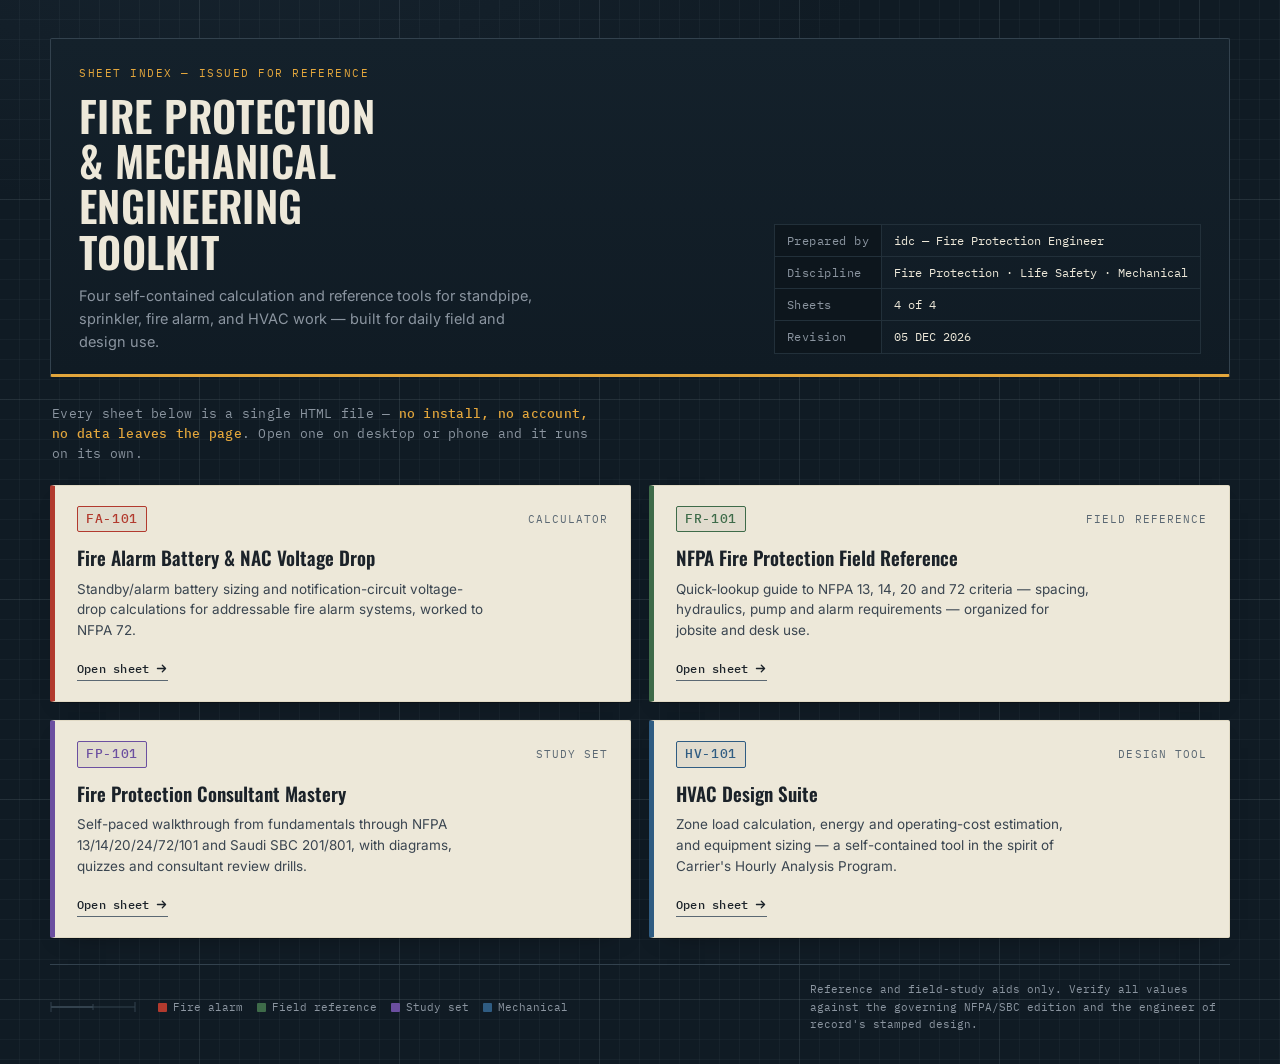
==== commit 168afafc: "V1" ====
--- a/index.html
+++ b/index.html
@@ -1,340 +1,376 @@
-<!DOCTYPE html>
+<!doctype html>
 <html lang="en">
 <head>
-    <meta charset="UTF-8">
-    <meta name="viewport" content="width=device-width, initial-scale=1.0">
-    <title>Navid - Full Stack Developer & Designer</title>
-    <link rel="stylesheet" href="styles.css">
-    <link rel="stylesheet" href="https://cdnjs.cloudflare.com/ajax/libs/font-awesome/6.4.0/css/all.min.css">
+<meta charset="utf-8">
+<meta name="viewport" content="width=device-width,initial-scale=1">
+<title>idc — Fire Protection &amp; Mechanical Engineering Toolkit</title>
+<meta name="description" content="Sheet index for a fire protection and mechanical engineering toolkit: NFPA field reference, fire alarm battery/NAC calculator, HVAC design suite, and consultant study set.">
+<link rel="preconnect" href="https://fonts.googleapis.com">
+<link rel="preconnect" href="https://fonts.gstatic.com" crossorigin>
+<link href="https://fonts.googleapis.com/css2?family=Oswald:wght@500;600;700&family=Inter:wght@400;500;600&family=IBM+Plex+Mono:wght@400;500&display=swap" rel="stylesheet">
+<style>
+  :root{
+    --canvas:#101B24;
+    --canvas-deep:#0B141B;
+    --grid-minor: rgba(217,227,235,0.035);
+    --grid-major: rgba(217,227,235,0.07);
+    --paper:#EDE8D9;
+    --paper-shade:#E1DAC5;
+    --ink:#1B2229;
+    --ink-soft:#5B6873;
+    --ink-faint:#8B95A0;
+    --rule:#33424E;
+    --rule-soft:#22303A;
+    --lamp:#E3A63C;
+    --lamp-soft:#8C6423;
+    --stamp:#8A3B2F;
+    --display:'Oswald', 'Arial Narrow', sans-serif;
+    --body:'Inter', system-ui, -apple-system, sans-serif;
+    --mono:'IBM Plex Mono', 'Courier New', monospace;
+    --radius: 3px;
+  }
+
+  *{box-sizing:border-box;}
+  html{scroll-behavior:smooth;}
+  body{
+    margin:0;
+    background:var(--canvas);
+    color:var(--paper);
+    font-family:var(--body);
+    font-size:15px;
+    line-height:1.6;
+    -webkit-font-smoothing:antialiased;
+  }
+  a{color:inherit;}
+
+  .canvas{
+    min-height:100vh;
+    background-image:
+      linear-gradient(var(--grid-major) 1px, transparent 1px),
+      linear-gradient(90deg, var(--grid-major) 1px, transparent 1px),
+      linear-gradient(var(--grid-minor) 1px, transparent 1px),
+      linear-gradient(90deg, var(--grid-minor) 1px, transparent 1px),
+      radial-gradient(ellipse 1100px 500px at 18% -8%, #16232E 0%, var(--canvas) 60%);
+    background-size:200px 200px, 200px 200px, 20px 20px, 20px 20px, cover;
+    background-position:-1px -1px, -1px -1px, -1px -1px, -1px -1px, 0 0;
+    padding:38px 34px 30px;
+  }
+
+  /* ================= Title block ================= */
+  .titleblock{
+    border:1.5px solid var(--rule);
+    border-bottom:3px solid var(--lamp);
+    background:linear-gradient(180deg, #14212B 0%, #101B24 100%);
+    border-radius:2px;
+    padding:26px 28px 20px;
+    display:grid;
+    grid-template-columns:1fr auto;
+    gap:28px;
+    align-items:end;
+    max-width:1180px;
+    margin:0 auto;
+    animation:settle .5s ease-out;
+  }
+  @keyframes settle{
+    from{opacity:0; transform:translateY(-6px);}
+    to{opacity:1; transform:translateY(0);}
+  }
+  .tb-eyebrow{
+    font-family:var(--mono);
+    font-size:11px;
+    letter-spacing:.14em;
+    color:var(--lamp);
+    text-transform:uppercase;
+    margin:0 0 10px;
+  }
+  .titleblock h1{
+    font-family:var(--display);
+    font-weight:600;
+    font-size:clamp(28px, 4vw, 42px);
+    line-height:1.08;
+    letter-spacing:.01em;
+    margin:0 0 10px;
+    color:var(--paper);
+    text-transform:uppercase;
+    max-width:14ch;
+  }
+  .tb-sub{
+    margin:0;
+    color:var(--ink-faint);
+    max-width:52ch;
+    font-size:14.5px;
+  }
+  .tb-fields{
+    border-collapse:collapse;
+    font-family:var(--mono);
+    font-size:12px;
+    white-space:nowrap;
+  }
+  .tb-fields th,.tb-fields td{
+    border:1px solid var(--rule-soft);
+    padding:6px 12px;
+    text-align:left;
+    font-weight:400;
+  }
+  .tb-fields th{
+    color:var(--ink-faint);
+    background:#0D161D;
+    letter-spacing:.04em;
+  }
+  .tb-fields td{
+    color:var(--paper);
+  }
+
+  /* ================= Main ================= */
+  main{max-width:1180px; margin:0 auto;}
+  .lead{
+    font-family:var(--mono);
+    font-size:12.5px;
+    color:var(--ink-faint);
+    letter-spacing:.02em;
+    max-width:70ch;
+    margin:26px 2px 22px;
+  }
+  .lead strong{color:var(--lamp); font-weight:500;}
+
+  .sheet-grid{
+    display:grid;
+    grid-template-columns:repeat(2, 1fr);
+    gap:18px;
+  }
+
+  .sheet{
+    --accent:#8A3B2F;
+    position:relative;
+    background:var(--paper);
+    color:var(--ink);
+    border-radius:2px;
+    border:1px solid var(--paper-shade);
+    border-left:5px solid var(--accent);
+    padding:20px 22px 60px;
+    box-shadow:0 1px 0 rgba(0,0,0,.25), 0 10px 24px -18px rgba(0,0,0,.6);
+    transition:transform .15s ease, box-shadow .15s ease;
+  }
+  .sheet:hover, .sheet:focus-within{
+    transform:translateY(-3px);
+    box-shadow:0 1px 0 rgba(0,0,0,.25), 0 16px 30px -16px rgba(0,0,0,.65), 0 0 0 1px var(--accent);
+  }
+
+  .sheet-tab{
+    display:flex;
+    align-items:center;
+    justify-content:space-between;
+    margin-bottom:14px;
+  }
+  .sheet-no{
+    font-family:var(--mono);
+    font-weight:500;
+    font-size:13px;
+    letter-spacing:.05em;
+    color:var(--accent);
+    background:rgba(0,0,0,.05);
+    border:1px solid currentColor;
+    border-radius:2px;
+    padding:2px 8px;
+  }
+  .sheet-kind{
+    font-family:var(--mono);
+    font-size:10.5px;
+    letter-spacing:.1em;
+    text-transform:uppercase;
+    color:var(--ink-soft);
+  }
+
+  .sheet h2{
+    font-family:var(--display);
+    font-weight:600;
+    font-size:19px;
+    line-height:1.22;
+    margin:0 0 9px;
+    color:var(--ink);
+    text-wrap:balance;
+  }
+  .sheet p{
+    margin:0;
+    font-size:13.5px;
+    line-height:1.55;
+    color:#3A4550;
+    max-width:46ch;
+  }
+
+  .open{
+    position:absolute;
+    left:22px;
+    bottom:20px;
+    display:inline-flex;
+    align-items:center;
+    gap:6px;
+    font-family:var(--mono);
+    font-size:12px;
+    font-weight:500;
+    letter-spacing:.02em;
+    color:var(--ink);
+    text-decoration:none;
+    border-bottom:1px solid var(--ink-soft);
+    padding-bottom:2px;
+  }
+  .sheet:hover .open, .open:focus-visible{
+    color:var(--accent);
+    border-color:var(--accent);
+  }
+  .open svg{width:13px; height:13px; transition:transform .15s ease;}
+  .sheet:hover .open svg{transform:translateX(3px);}
+
+  a:focus-visible, .open:focus-visible{
+    outline:2px solid var(--lamp);
+    outline-offset:3px;
+  }
+
+  /* ================= Footer / legend ================= */
+  .tb-footer{
+    max-width:1180px;
+    margin:26px auto 0;
+    border-top:1.5px solid var(--rule);
+    padding-top:16px;
+    display:grid;
+    grid-template-columns:auto 1fr auto;
+    gap:22px;
+    align-items:center;
+  }
+  .legend{
+    display:flex;
+    flex-wrap:wrap;
+    gap:14px;
+    font-family:var(--mono);
+    font-size:11px;
+    color:var(--ink-faint);
+  }
+  .legend span{display:inline-flex; align-items:center; gap:6px;}
+  .legend i{width:9px; height:9px; border-radius:1px; display:inline-block;}
+
+  .foot-note{
+    font-family:var(--mono);
+    font-size:11px;
+    color:var(--ink-faint);
+    line-height:1.6;
+    max-width:60ch;
+  }
+
+  .scale{display:flex; align-items:center; gap:6px;}
+  .scale svg{display:block;}
+
+  @media (max-width:760px){
+    .canvas{padding:22px 16px 24px;}
+    .titleblock{grid-template-columns:1fr; padding:20px 18px 16px;}
+    .tb-fields{font-size:11px;}
+    .sheet-grid{grid-template-columns:1fr;}
+    .tb-footer{grid-template-columns:1fr; text-align:left;}
+  }
+
+  @media (prefers-reduced-motion:reduce){
+    .titleblock{animation:none;}
+    .sheet{transition:none;}
+  }
+</style>
 </head>
 <body>
-    <!-- Navigation -->
-    <nav class="navbar">
-        <div class="nav-container">
-            <div class="nav-logo">
-                <span class="logo-icon">N</span>
-                <span class="logo-text">Navid</span>
-            </div>
-            <ul class="nav-menu">
-                <li><a href="#home" class="nav-link active">Home</a></li>
-                <li><a href="#about" class="nav-link">About</a></li>
-                <li><a href="#portfolio" class="nav-link">Portfolio</a></li>
-                <li><a href="#skills" class="nav-link">Skills</a></li>
-                <li><a href="#contact" class="nav-link">Contact</a></li>
-            </ul>
-            <div class="hamburger">
-                <span></span>
-                <span></span>
-                <span></span>
-            </div>
+<div class="canvas">
+
+  <header class="titleblock">
+    <div>
+      <p class="tb-eyebrow">Sheet index — issued for reference</p>
+      <h1>Fire Protection &amp; Mechanical Engineering Toolkit</h1>
+      <p class="tb-sub">Four self-contained calculation and reference tools for standpipe, sprinkler, fire alarm, and HVAC work — built for daily field and design use.</p>
+    </div>
+    <table class="tb-fields">
+      <tr><th>Prepared by</th><td>idc — Fire Protection Engineer</td></tr>
+      <tr><th>Discipline</th><td>Fire Protection · Life Safety · Mechanical</td></tr>
+      <tr><th>Sheets</th><td>4 of 4</td></tr>
+      <tr><th>Revision</th><td id="rev-date">—</td></tr>
+    </table>
+  </header>
+
+  <main>
+    <p class="lead">Every sheet below is a single HTML file — <strong>no install, no account, no data leaves the page</strong>. Open one on desktop or phone and it runs on its own.</p>
+
+    <div class="sheet-grid">
+
+      <article class="sheet" style="--accent:#B23A2E">
+        <div class="sheet-tab">
+          <span class="sheet-no">FA-101</span>
+          <span class="sheet-kind">Calculator</span>
         </div>
-    </nav>
-
-    <!-- Hero Section -->
-    <section id="home" class="hero">
-        <div class="hero-content">
-            <div class="hero-text">
-                <h1 class="hero-title">Hi, I'm Navid</h1>
-                <p class="hero-subtitle">Full Stack Developer & Creative Designer</p>
-                <p class="hero-description">I craft beautiful, functional digital experiences that make an impact. Specialized in modern web technologies and innovative design solutions.</p>
-                <div class="hero-buttons">
-                    <a href="#portfolio" class="btn btn-primary">View My Work</a>
-                    <a href="#contact" class="btn btn-secondary">Get in Touch</a>
-                </div>
-            </div>
-            <div class="hero-visual">
-                <div class="animated-shape"></div>
-            </div>
+        <h2>Fire Alarm Battery &amp; NAC Voltage Drop</h2>
+        <p>Standby/alarm battery sizing and notification-circuit voltage-drop calculations for addressable fire alarm systems, worked to NFPA 72.</p>
+        <a class="open" href="fire_alarm_battery_NAC_voltage_drop_.html">Open sheet
+          <svg viewBox="0 0 16 16" fill="none"><path d="M3 8h10M9 4l4 4-4 4" stroke="currentColor" stroke-width="1.6" stroke-linecap="round" stroke-linejoin="round"/></svg>
+        </a>
+      </article>
+
+      <article class="sheet" style="--accent:#3E6B49">
+        <div class="sheet-tab">
+          <span class="sheet-no">FR-101</span>
+          <span class="sheet-kind">Field reference</span>
         </div>
-    </section>
-
-    <!-- About Section -->
-    <section id="about" class="about">
-        <div class="container">
-            <div class="section-header">
-                <h2 class="section-title">About Me</h2>
-                <div class="title-underline"></div>
-            </div>
-            
-            <div class="about-content">
-                <div class="about-text">
-                    <p>I'm a passionate developer with a strong background in creating web applications and digital solutions. With expertise in both frontend and backend technologies, I bring ideas to life with clean code and stunning design.</p>
-                    <p>My journey in tech started with curiosity and has evolved into a professional career where I solve complex problems through innovative thinking and continuous learning.</p>
-                    
-                    <div class="about-stats">
-                        <div class="stat">
-                            <h3>50+</h3>
-                            <p>Projects Completed</p>
-                        </div>
-                        <div class="stat">
-                            <h3>5+</h3>
-                            <p>Years Experience</p>
-                        </div>
-                        <div class="stat">
-                            <h3>100%</h3>
-                            <p>Client Satisfaction</p>
-                        </div>
-                    </div>
-                </div>
-                
-                <div class="about-image">
-                    <div class="image-placeholder">
-                        <i class="fas fa-user-circle"></i>
-                    </div>
-                </div>
-            </div>
+        <h2>NFPA Fire Protection Field Reference</h2>
+        <p>Quick-lookup guide to NFPA 13, 14, 20 and 72 criteria — spacing, hydraulics, pump and alarm requirements — organized for jobsite and desk use.</p>
+        <a class="open" href="fire_rules_V3.html">Open sheet
+          <svg viewBox="0 0 16 16" fill="none"><path d="M3 8h10M9 4l4 4-4 4" stroke="currentColor" stroke-width="1.6" stroke-linecap="round" stroke-linejoin="round"/></svg>
+        </a>
+      </article>
+
+      <article class="sheet" style="--accent:#6B4FA0">
+        <div class="sheet-tab">
+          <span class="sheet-no">FP-101</span>
+          <span class="sheet-kind">Study set</span>
         </div>
-    </section>
-
-    <!-- Portfolio Section -->
-    <section id="portfolio" class="portfolio">
-        <div class="container">
-            <div class="section-header">
-                <h2 class="section-title">Featured Projects</h2>
-                <div class="title-underline"></div>
-            </div>
-
-            <div class="portfolio-grid">
-                <div class="portfolio-item">
-                    <div class="portfolio-image">
-                        <div class="image-placeholder-large">
-                            <i class="fas fa-laptop-code"></i>
-                        </div>
-                    </div>
-                    <div class="portfolio-info">
-                        <h3>E-Commerce Platform</h3>
-                        <p>A full-stack e-commerce solution with React, Node.js, and MongoDB. Features include user authentication, product catalog, shopping cart, and payment integration.</p>
-                        <div class="portfolio-tags">
-                            <span class="tag">React</span>
-                            <span class="tag">Node.js</span>
-                            <span class="tag">MongoDB</span>
-                        </div>
-                        <a href="#" class="portfolio-link">View Project <i class="fas fa-arrow-right"></i></a>
-                    </div>
-                </div>
-
-                <div class="portfolio-item">
-                    <div class="portfolio-image">
-                        <div class="image-placeholder-large">
-                            <i class="fas fa-mobile-alt"></i>
-                        </div>
-                    </div>
-                    <div class="portfolio-info">
-                        <h3>Mobile App Design</h3>
-                        <p>Designed and developed a responsive mobile application using React Native. Focused on user experience and intuitive navigation for seamless interaction.</p>
-                        <div class="portfolio-tags">
-                            <span class="tag">React Native</span>
-                            <span class="tag">UI/UX</span>
-                            <span class="tag">Firebase</span>
-                        </div>
-                        <a href="#" class="portfolio-link">View Project <i class="fas fa-arrow-right"></i></a>
-                    </div>
-                </div>
-
-                <div class="portfolio-item">
-                    <div class="portfolio-image">
-                        <div class="image-placeholder-large">
-                            <i class="fas fa-chart-line"></i>
-                        </div>
-                    </div>
-                    <div class="portfolio-info">
-                        <h3>Analytics Dashboard</h3>
-                        <p>Built a real-time analytics dashboard with data visualization using D3.js and Chart.js. Provides comprehensive insights with interactive graphs and reports.</p>
-                        <div class="portfolio-tags">
-                            <span class="tag">D3.js</span>
-                            <span class="tag">Chart.js</span>
-                            <span class="tag">Python</span>
-                        </div>
-                        <a href="#" class="portfolio-link">View Project <i class="fas fa-arrow-right"></i></a>
-                    </div>
-                </div>
-
-                <div class="portfolio-item">
-                    <div class="portfolio-image">
-                        <div class="image-placeholder-large">
-                            <i class="fas fa-palette"></i>
-                        </div>
-                    </div>
-                    <div class="portfolio-info">
-                        <h3>Brand Identity Design</h3>
-                        <p>Complete branding package including logo design, color palette, and visual guidelines. Created cohesive brand identity for tech startup.</p>
-                        <div class="portfolio-tags">
-                            <span class="tag">Design</span>
-                            <span class="tag">Branding</span>
-                            <span class="tag">Figma</span>
-                        </div>
-                        <a href="#" class="portfolio-link">View Project <i class="fas fa-arrow-right"></i></a>
-                    </div>
-                </div>
-            </div>
+        <h2>Fire Protection Consultant Mastery</h2>
+        <p>Self-paced walkthrough from fundamentals through NFPA 13/14/20/24/72/101 and Saudi SBC 201/801, with diagrams, quizzes and consultant review drills.</p>
+        <a class="open" href="fire_protection_consultant_mastery_all_levels.html">Open sheet
+          <svg viewBox="0 0 16 16" fill="none"><path d="M3 8h10M9 4l4 4-4 4" stroke="currentColor" stroke-width="1.6" stroke-linecap="round" stroke-linejoin="round"/></svg>
+        </a>
+      </article>
+
+      <article class="sheet" style="--accent:#2F5C82">
+        <div class="sheet-tab">
+          <span class="sheet-no">HV-101</span>
+          <span class="sheet-kind">Design tool</span>
         </div>
-    </section>
-
-    <!-- Skills Section -->
-    <section id="skills" class="skills">
-        <div class="container">
-            <div class="section-header">
-                <h2 class="section-title">Skills & Expertise</h2>
-                <div class="title-underline"></div>
-            </div>
-
-            <div class="skills-grid">
-                <div class="skill-category">
-                    <h3>Frontend Development</h3>
-                    <div class="skill-list">
-                        <div class="skill-item">
-                            <span>HTML & CSS</span>
-                            <div class="progress-bar">
-                                <div class="progress" style="width: 95%"></div>
-                            </div>
-                        </div>
-                        <div class="skill-item">
-                            <span>JavaScript</span>
-                            <div class="progress-bar">
-                                <div class="progress" style="width: 90%"></div>
-                            </div>
-                        </div>
-                        <div class="skill-item">
-                            <span>React</span>
-                            <div class="progress-bar">
-                                <div class="progress" style="width: 88%"></div>
-                            </div>
-                        </div>
-                        <div class="skill-item">
-                            <span>Vue.js</span>
-                            <div class="progress-bar">
-                                <div class="progress" style="width: 82%"></div>
-                            </div>
-                        </div>
-                    </div>
-                </div>
-
-                <div class="skill-category">
-                    <h3>Backend Development</h3>
-                    <div class="skill-list">
-                        <div class="skill-item">
-                            <span>Node.js</span>
-                            <div class="progress-bar">
-                                <div class="progress" style="width: 92%"></div>
-                            </div>
-                        </div>
-                        <div class="skill-item">
-                            <span>Python</span>
-                            <div class="progress-bar">
-                                <div class="progress" style="width: 85%"></div>
-                            </div>
-                        </div>
-                        <div class="skill-item">
-                            <span>MongoDB</span>
-                            <div class="progress-bar">
-                                <div class="progress" style="width: 88%"></div>
-                            </div>
-                        </div>
-                        <div class="skill-item">
-                            <span>SQL</span>
-                            <div class="progress-bar">
-                                <div class="progress" style="width: 87%"></div>
-                            </div>
-                        </div>
-                    </div>
-                </div>
-
-                <div class="skill-category">
-                    <h3>Design & Tools</h3>
-                    <div class="skill-list">
-                        <div class="skill-item">
-                            <span>Figma</span>
-                            <div class="progress-bar">
-                                <div class="progress" style="width: 90%"></div>
-                            </div>
-                        </div>
-                        <div class="skill-item">
-                            <span>Adobe Creative Suite</span>
-                            <div class="progress-bar">
-                                <div class="progress" style="width: 85%"></div>
-                            </div>
-                        </div>
-                        <div class="skill-item">
-                            <span>Git & GitHub</span>
-                            <div class="progress-bar">
-                                <div class="progress" style="width: 93%"></div>
-                            </div>
-                        </div>
-                        <div class="skill-item">
-                            <span>Docker</span>
-                            <div class="progress-bar">
-                                <div class="progress" style="width: 80%"></div>
-                            </div>
-                        </div>
-                    </div>
-                </div>
-            </div>
-        </div>
-    </section>
-
-    <!-- Contact Section -->
-    <section id="contact" class="contact">
-        <div class="container">
-            <div class="section-header">
-                <h2 class="section-title">Let's Work Together</h2>
-                <div class="title-underline"></div>
-                <p class="section-subtitle">Have a project in mind? I'd love to hear about it. Let's create something amazing together.</p>
-            </div>
-
-            <div class="contact-content">
-                <form class="contact-form" id="contactForm">
-                    <div class="form-group">
-                        <input type="text" placeholder="Your Name" required>
-                    </div>
-                    <div class="form-group">
-                        <input type="email" placeholder="Your Email" required>
-                    </div>
-                    <div class="form-group">
-                        <textarea placeholder="Your Message" rows="6" required></textarea>
-                    </div>
-                    <button type="submit" class="btn btn-primary">Send Message</button>
-                </form>
-
-                <div class="contact-info">
-                    <div class="contact-item">
-                        <i class="fas fa-envelope"></i>
-                        <div>
-                            <h4>Email</h4>
-                            <p><a href="mailto:your.email@example.com">your.email@example.com</a></p>
-                        </div>
-                    </div>
-                    <div class="contact-item">
-                        <i class="fas fa-phone"></i>
-                        <div>
-                            <h4>Phone</h4>
-                            <p><a href="tel:+1234567890">+1 (234) 567-890</a></p>
-                        </div>
-                    </div>
-                    <div class="contact-item">
-                        <i class="fas fa-map-marker-alt"></i>
-                        <div>
-                            <h4>Location</h4>
-                            <p>Your City, Country</p>
-                        </div>
-                    </div>
-                    <div class="social-links">
-                        <a href="https://github.com" target="_blank"><i class="fab fa-github"></i></a>
-                        <a href="https://linkedin.com" target="_blank"><i class="fab fa-linkedin"></i></a>
-                        <a href="https://twitter.com" target="_blank"><i class="fab fa-twitter"></i></a>
-                        <a href="https://dribbble.com" target="_blank"><i class="fab fa-dribbble"></i></a>
-                    </div>
-                </div>
-            </div>
-        </div>
-    </section>
-
-    <!-- Footer -->
-    <footer class="footer">
-        <div class="container">
-            <p>&copy; 2024 Navid. All rights reserved. | Crafted with <i class="fas fa-heart"></i> by Navid</p>
-        </div>
-    </footer>
-
-    <script src="script.js"></script>
+        <h2>HVAC Design Suite</h2>
+        <p>Zone load calculation, energy and operating-cost estimation, and equipment sizing — a self-contained tool in the spirit of Carrier's Hourly Analysis Program.</p>
+        <a class="open" href="hvac_design_suite_V6.html">Open sheet
+          <svg viewBox="0 0 16 16" fill="none"><path d="M3 8h10M9 4l4 4-4 4" stroke="currentColor" stroke-width="1.6" stroke-linecap="round" stroke-linejoin="round"/></svg>
+        </a>
+      </article>
+
+    </div>
+  </main>
+
+  <footer class="tb-footer">
+    <div class="scale" aria-hidden="true">
+      <svg width="86" height="14" viewBox="0 0 86 14">
+        <line x1="1" y1="7" x2="85" y2="7" stroke="#33424E" stroke-width="1"/>
+        <line x1="1" y1="2" x2="1" y2="12" stroke="#33424E" stroke-width="1"/>
+        <line x1="43" y1="4" x2="43" y2="10" stroke="#33424E" stroke-width="1"/>
+        <line x1="85" y1="2" x2="85" y2="12" stroke="#33424E" stroke-width="1"/>
+        <rect x="1" y="6" width="42" height="2" fill="#33424E"/>
+      </svg>
+    </div>
+    <div class="legend">
+      <span><i style="background:#B23A2E"></i>Fire alarm</span>
+      <span><i style="background:#3E6B49"></i>Field reference</span>
+      <span><i style="background:#6B4FA0"></i>Study set</span>
+      <span><i style="background:#2F5C82"></i>Mechanical</span>
+    </div>
+    <div class="foot-note">
+      Reference and field-study aids only. Verify all values against the governing NFPA/SBC edition and the engineer of record's stamped design.
+    </div>
+  </footer>
+
+</div>
+
+<script>
+  document.getElementById('rev-date').textContent = new Date().toLocaleDateString('en-GB', { day:'2-digit', month:'short', year:'numeric' }).toUpperCase();
+</script>
 </body>
-</html>+</html>
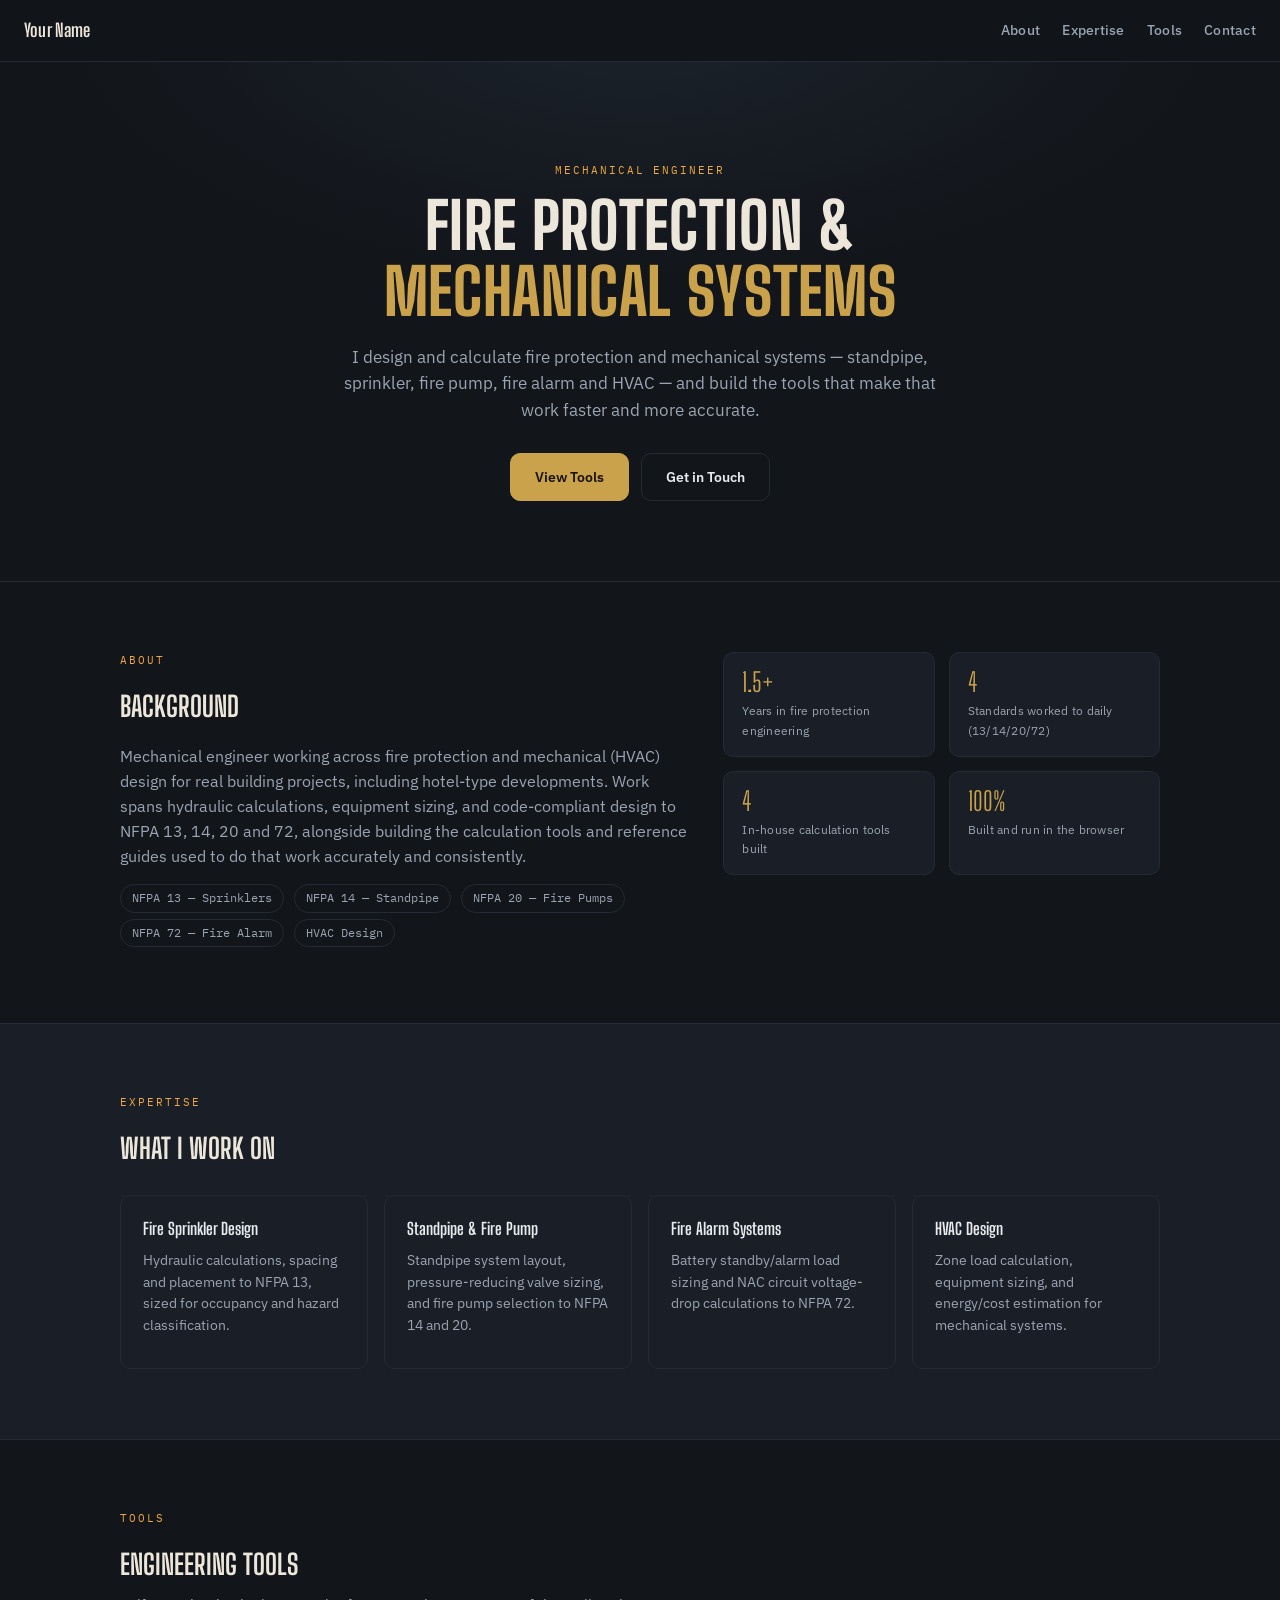
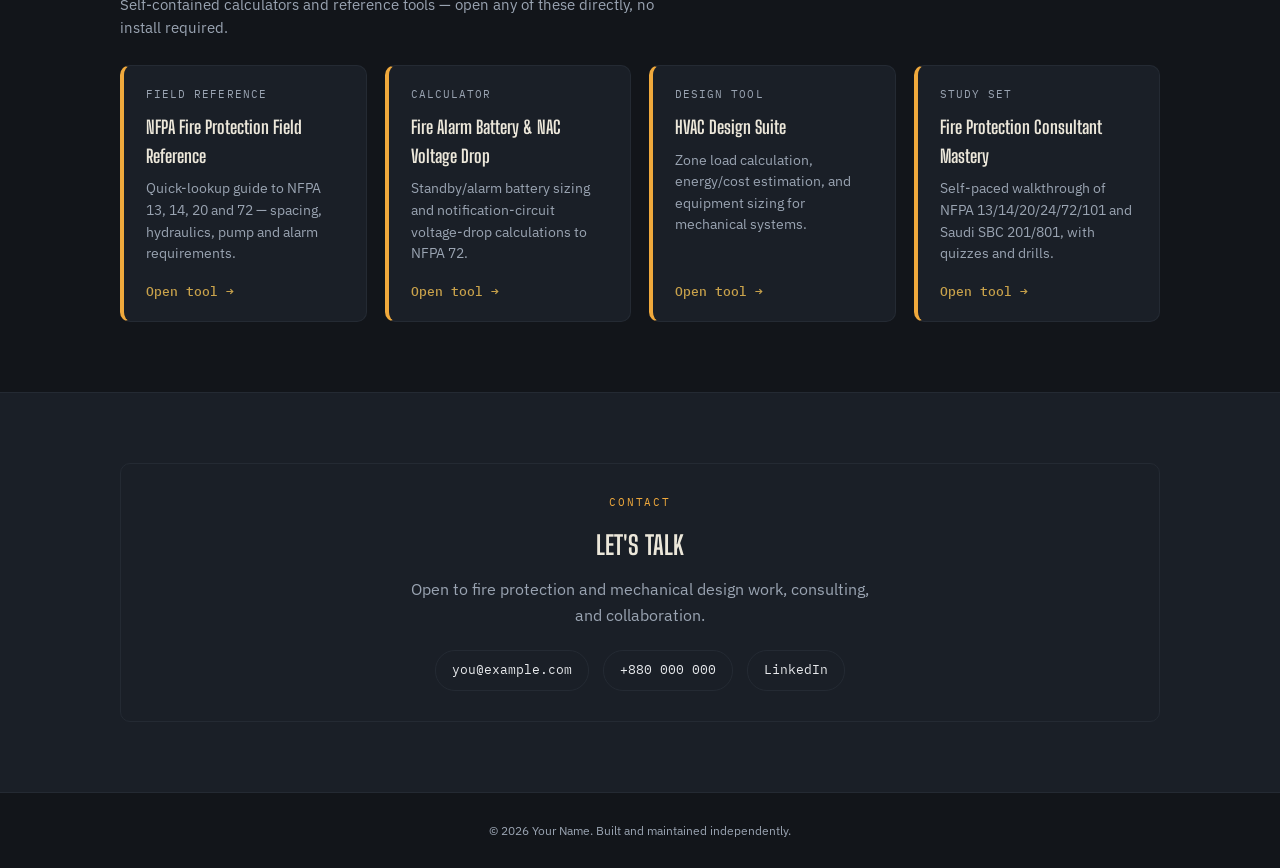
==== commit 0c5cff3b: "Add files via upload" ====
--- a/index.html
+++ b/index.html
@@ -3,374 +3,325 @@
 <head>
 <meta charset="utf-8">
 <meta name="viewport" content="width=device-width,initial-scale=1">
-<title>idc — Fire Protection &amp; Mechanical Engineering Toolkit</title>
-<meta name="description" content="Sheet index for a fire protection and mechanical engineering toolkit: NFPA field reference, fire alarm battery/NAC calculator, HVAC design suite, and consultant study set.">
+<title>Mechanical Engineer — Portfolio</title>
+<meta name="description" content="Mechanical engineer specializing in fire protection systems — standpipe, sprinkler, fire pump, fire alarm and HVAC design tools.">
 <link rel="preconnect" href="https://fonts.googleapis.com">
 <link rel="preconnect" href="https://fonts.gstatic.com" crossorigin>
-<link href="https://fonts.googleapis.com/css2?family=Oswald:wght@500;600;700&family=Inter:wght@400;500;600&family=IBM+Plex+Mono:wght@400;500&display=swap" rel="stylesheet">
+<link href="https://fonts.googleapis.com/css2?family=Big+Shoulders+Display:wght@600;700;800;900&family=IBM+Plex+Sans:wght@400;500;600;700&family=IBM+Plex+Mono:wght@400;500;600&display=swap" rel="stylesheet">
 <style>
   :root{
-    --canvas:#101B24;
-    --canvas-deep:#0B141B;
-    --grid-minor: rgba(217,227,235,0.035);
-    --grid-major: rgba(217,227,235,0.07);
-    --paper:#EDE8D9;
-    --paper-shade:#E1DAC5;
-    --ink:#1B2229;
-    --ink-soft:#5B6873;
-    --ink-faint:#8B95A0;
-    --rule:#33424E;
-    --rule-soft:#22303A;
-    --lamp:#E3A63C;
-    --lamp-soft:#8C6423;
-    --stamp:#8A3B2F;
-    --display:'Oswald', 'Arial Narrow', sans-serif;
-    --body:'Inter', system-ui, -apple-system, sans-serif;
+    --ink:#12151a;
+    --ink2:#1a1f27;
+    --panel:#1a1f27;
+    --panel2:#20262f;
+    --panel-raised:#242b35;
+    --line:#2d333d;
+    --line-soft:#242a33;
+    --paper:#ece7da;
+    --paper-dim:#d9d2c0;
+    --alarm:#e0524a;
+    --amber:#f0a93c;
+    --safe:#3ecf6e;
+    --brass:#c9a24b;
+    --blue:#5b9bd9;
+    --ink-text:#e8eaed;
+    --ink-text-dim:#9aa4b2;
+    --radius:10px;
+    --display:'Big Shoulders Display', sans-serif;
+    --body:'IBM Plex Sans', system-ui, -apple-system, sans-serif;
     --mono:'IBM Plex Mono', 'Courier New', monospace;
-    --radius: 3px;
-  }
-
+  }
   *{box-sizing:border-box;}
   html{scroll-behavior:smooth;}
   body{
     margin:0;
-    background:var(--canvas);
-    color:var(--paper);
+    background:var(--ink);
+    color:var(--ink-text);
     font-family:var(--body);
-    font-size:15px;
     line-height:1.6;
     -webkit-font-smoothing:antialiased;
   }
-  a{color:inherit;}
-
-  .canvas{
-    min-height:100vh;
-    background-image:
-      linear-gradient(var(--grid-major) 1px, transparent 1px),
-      linear-gradient(90deg, var(--grid-major) 1px, transparent 1px),
-      linear-gradient(var(--grid-minor) 1px, transparent 1px),
-      linear-gradient(90deg, var(--grid-minor) 1px, transparent 1px),
-      radial-gradient(ellipse 1100px 500px at 18% -8%, #16232E 0%, var(--canvas) 60%);
-    background-size:200px 200px, 200px 200px, 20px 20px, 20px 20px, cover;
-    background-position:-1px -1px, -1px -1px, -1px -1px, -1px -1px, 0 0;
-    padding:38px 34px 30px;
-  }
-
-  /* ================= Title block ================= */
-  .titleblock{
-    border:1.5px solid var(--rule);
-    border-bottom:3px solid var(--lamp);
-    background:linear-gradient(180deg, #14212B 0%, #101B24 100%);
-    border-radius:2px;
-    padding:26px 28px 20px;
-    display:grid;
-    grid-template-columns:1fr auto;
-    gap:28px;
-    align-items:end;
-    max-width:1180px;
-    margin:0 auto;
-    animation:settle .5s ease-out;
-  }
-  @keyframes settle{
-    from{opacity:0; transform:translateY(-6px);}
-    to{opacity:1; transform:translateY(0);}
-  }
-  .tb-eyebrow{
-    font-family:var(--mono);
-    font-size:11px;
-    letter-spacing:.14em;
-    color:var(--lamp);
+  a{color:var(--brass); text-decoration:none;}
+  a:hover{text-decoration:underline;}
+  img{max-width:100%;}
+  section{padding:70px 24px;}
+  .wrap{max-width:1040px; margin:0 auto;}
+
+  .eyebrow{
+    font-family:var(--mono); font-size:11px; letter-spacing:.18em;
+    color:var(--amber); text-transform:uppercase; margin:0 0 14px;
+  }
+  h1,h2,h3{font-family:var(--display); margin:0; color:var(--paper);}
+  .tag{
+    display:inline-block; font-family:var(--mono); font-size:11.5px;
+    padding:4px 11px; border-radius:20px; border:1px solid var(--line-soft);
+    color:var(--ink-text-dim); margin:0 6px 6px 0;
+  }
+
+  /* ===== Nav ===== */
+  nav.topnav{
+    position:sticky; top:0; z-index:50;
+    display:flex; align-items:center; justify-content:space-between;
+    padding:16px 24px;
+    background:rgba(18,21,26,.9);
+    backdrop-filter:blur(6px);
+    border-bottom:1px solid var(--line-soft);
+  }
+  nav.topnav .brand{
+    font-family:var(--display); font-weight:700; font-size:18px; color:var(--paper);
+    letter-spacing:.01em;
+  }
+  nav.topnav .links{display:flex; gap:22px;}
+  nav.topnav .links a{
+    color:var(--ink-text-dim); font-size:13.5px; font-weight:500;
+    text-decoration:none; letter-spacing:.02em;
+  }
+  nav.topnav .links a:hover{color:var(--paper);}
+
+  /* ===== Hero ===== */
+  .hero{
+    padding:100px 24px 80px;
+    text-align:center;
+    background:
+      radial-gradient(ellipse 900px 420px at 50% -10%, #1c232c 0%, var(--ink) 65%);
+    border-bottom:1px solid var(--line-soft);
+  }
+  .hero .eyebrow{justify-content:center; display:flex;}
+  .hero h1{
+    font-size:clamp(38px, 6vw, 64px);
+    font-weight:800;
     text-transform:uppercase;
-    margin:0 0 10px;
-  }
-  .titleblock h1{
-    font-family:var(--display);
-    font-weight:600;
-    font-size:clamp(28px, 4vw, 42px);
-    line-height:1.08;
     letter-spacing:.01em;
-    margin:0 0 10px;
-    color:var(--paper);
-    text-transform:uppercase;
-    max-width:14ch;
-  }
-  .tb-sub{
-    margin:0;
-    color:var(--ink-faint);
-    max-width:52ch;
-    font-size:14.5px;
-  }
-  .tb-fields{
-    border-collapse:collapse;
-    font-family:var(--mono);
-    font-size:12px;
-    white-space:nowrap;
-  }
-  .tb-fields th,.tb-fields td{
-    border:1px solid var(--rule-soft);
-    padding:6px 12px;
-    text-align:left;
-    font-weight:400;
-  }
-  .tb-fields th{
-    color:var(--ink-faint);
-    background:#0D161D;
-    letter-spacing:.04em;
-  }
-  .tb-fields td{
-    color:var(--paper);
-  }
-
-  /* ================= Main ================= */
-  main{max-width:1180px; margin:0 auto;}
-  .lead{
-    font-family:var(--mono);
-    font-size:12.5px;
-    color:var(--ink-faint);
-    letter-spacing:.02em;
-    max-width:70ch;
-    margin:26px 2px 22px;
-  }
-  .lead strong{color:var(--lamp); font-weight:500;}
-
-  .sheet-grid{
-    display:grid;
-    grid-template-columns:repeat(2, 1fr);
-    gap:18px;
-  }
-
-  .sheet{
-    --accent:#8A3B2F;
-    position:relative;
-    background:var(--paper);
-    color:var(--ink);
-    border-radius:2px;
-    border:1px solid var(--paper-shade);
-    border-left:5px solid var(--accent);
-    padding:20px 22px 60px;
-    box-shadow:0 1px 0 rgba(0,0,0,.25), 0 10px 24px -18px rgba(0,0,0,.6);
-    transition:transform .15s ease, box-shadow .15s ease;
-  }
-  .sheet:hover, .sheet:focus-within{
-    transform:translateY(-3px);
-    box-shadow:0 1px 0 rgba(0,0,0,.25), 0 16px 30px -16px rgba(0,0,0,.65), 0 0 0 1px var(--accent);
-  }
-
-  .sheet-tab{
-    display:flex;
-    align-items:center;
-    justify-content:space-between;
-    margin-bottom:14px;
-  }
-  .sheet-no{
-    font-family:var(--mono);
-    font-weight:500;
-    font-size:13px;
-    letter-spacing:.05em;
-    color:var(--accent);
-    background:rgba(0,0,0,.05);
-    border:1px solid currentColor;
-    border-radius:2px;
-    padding:2px 8px;
-  }
-  .sheet-kind{
-    font-family:var(--mono);
-    font-size:10.5px;
-    letter-spacing:.1em;
-    text-transform:uppercase;
-    color:var(--ink-soft);
-  }
-
-  .sheet h2{
-    font-family:var(--display);
-    font-weight:600;
-    font-size:19px;
-    line-height:1.22;
-    margin:0 0 9px;
-    color:var(--ink);
-    text-wrap:balance;
-  }
-  .sheet p{
-    margin:0;
-    font-size:13.5px;
-    line-height:1.55;
-    color:#3A4550;
-    max-width:46ch;
-  }
-
-  .open{
-    position:absolute;
-    left:22px;
-    bottom:20px;
-    display:inline-flex;
-    align-items:center;
-    gap:6px;
-    font-family:var(--mono);
-    font-size:12px;
-    font-weight:500;
-    letter-spacing:.02em;
-    color:var(--ink);
+    line-height:1.02;
+  }
+  .hero h1 span{color:var(--brass);}
+  .hero p.lede{
+    max-width:600px; margin:20px auto 0;
+    color:var(--ink-text-dim); font-size:16.5px;
+  }
+  .hero .cta-row{
+    display:flex; gap:12px; justify-content:center; margin-top:30px; flex-wrap:wrap;
+  }
+  .btn{
+    display:inline-block;
+    font-family:var(--body); font-weight:600; font-size:14px;
+    padding:12px 24px; border-radius:var(--radius);
     text-decoration:none;
-    border-bottom:1px solid var(--ink-soft);
-    padding-bottom:2px;
-  }
-  .sheet:hover .open, .open:focus-visible{
-    color:var(--accent);
-    border-color:var(--accent);
-  }
-  .open svg{width:13px; height:13px; transition:transform .15s ease;}
-  .sheet:hover .open svg{transform:translateX(3px);}
-
-  a:focus-visible, .open:focus-visible{
-    outline:2px solid var(--lamp);
-    outline-offset:3px;
-  }
-
-  /* ================= Footer / legend ================= */
-  .tb-footer{
-    max-width:1180px;
-    margin:26px auto 0;
-    border-top:1.5px solid var(--rule);
-    padding-top:16px;
-    display:grid;
-    grid-template-columns:auto 1fr auto;
-    gap:22px;
-    align-items:center;
-  }
-  .legend{
-    display:flex;
-    flex-wrap:wrap;
-    gap:14px;
-    font-family:var(--mono);
-    font-size:11px;
-    color:var(--ink-faint);
-  }
-  .legend span{display:inline-flex; align-items:center; gap:6px;}
-  .legend i{width:9px; height:9px; border-radius:1px; display:inline-block;}
-
-  .foot-note{
-    font-family:var(--mono);
-    font-size:11px;
-    color:var(--ink-faint);
-    line-height:1.6;
-    max-width:60ch;
-  }
-
-  .scale{display:flex; align-items:center; gap:6px;}
-  .scale svg{display:block;}
-
-  @media (max-width:760px){
-    .canvas{padding:22px 16px 24px;}
-    .titleblock{grid-template-columns:1fr; padding:20px 18px 16px;}
-    .tb-fields{font-size:11px;}
-    .sheet-grid{grid-template-columns:1fr;}
-    .tb-footer{grid-template-columns:1fr; text-align:left;}
-  }
-
-  @media (prefers-reduced-motion:reduce){
-    .titleblock{animation:none;}
-    .sheet{transition:none;}
+    border:1px solid var(--line-soft);
+  }
+  .btn-primary{background:var(--brass); color:#1a1305; border-color:var(--brass);}
+  .btn-primary:hover{background:#dbb35f; text-decoration:none;}
+  .btn-ghost{color:var(--ink-text); border-color:var(--line-soft);}
+  .btn-ghost:hover{border-color:var(--brass); color:var(--brass); text-decoration:none;}
+
+  /* ===== About ===== */
+  .about-grid{
+    display:grid; grid-template-columns:1.3fr 1fr; gap:36px; align-items:start;
+  }
+  .about-grid p{color:var(--ink-text-dim); font-size:15.5px; max-width:60ch;}
+  .stat-list{display:grid; grid-template-columns:1fr 1fr; gap:14px;}
+  .stat{
+    background:var(--panel); border:1px solid var(--line-soft); border-radius:var(--radius);
+    padding:16px 18px;
+  }
+  .stat .num{font-family:var(--display); font-size:26px; color:var(--brass); line-height:1;}
+  .stat .label{font-size:12px; color:var(--ink-text-dim); margin-top:6px; letter-spacing:.02em;}
+
+  /* ===== Expertise ===== */
+  .exp-grid{
+    display:grid; grid-template-columns:repeat(auto-fit, minmax(230px,1fr)); gap:16px;
+  }
+  .exp-card{
+    background:var(--panel); border:1px solid var(--line-soft); border-radius:var(--radius);
+    padding:20px 22px;
+  }
+  .exp-card h3{font-size:16.5px; margin-bottom:8px; color:var(--ink-text); text-transform:none;}
+  .exp-card p{font-size:13.5px; color:var(--ink-text-dim); margin:0 0 12px;}
+
+  /* ===== Tools ===== */
+  .tools-grid{
+    display:grid; grid-template-columns:repeat(auto-fit, minmax(240px,1fr)); gap:18px;
+  }
+  .tool-card{
+    display:flex; flex-direction:column;
+    background:var(--panel); border:1px solid var(--line-soft); border-left:4px solid var(--amber);
+    border-radius:var(--radius); padding:20px 22px;
+    transition:transform .15s ease, border-color .15s ease;
+  }
+  .tool-card:hover{transform:translateY(-3px); border-left-color:var(--brass);}
+  .tool-card .tool-kind{font-family:var(--mono); font-size:10.5px; letter-spacing:.1em; text-transform:uppercase; color:var(--ink-text-dim); margin-bottom:10px;}
+  .tool-card h3{font-size:18px; margin-bottom:8px; text-transform:none;}
+  .tool-card p{font-size:13.5px; color:var(--ink-text-dim); flex:1; margin:0 0 16px;}
+  .tool-card .open{
+    font-family:var(--mono); font-size:12.5px; font-weight:500; color:var(--brass);
+    display:inline-flex; align-items:center; gap:6px;
+  }
+  .tool-card:hover .open{text-decoration:underline;}
+
+  /* ===== Contact ===== */
+  .contact-card{
+    background:var(--panel); border:1px solid var(--line-soft); border-radius:var(--radius);
+    padding:30px 28px; text-align:center;
+  }
+  .contact-card h2{font-size:26px; text-transform:uppercase;}
+  .contact-card p{color:var(--ink-text-dim); max-width:46ch; margin:10px auto 22px;}
+  .contact-links{display:flex; gap:14px; justify-content:center; flex-wrap:wrap;}
+  .contact-links a{
+    font-family:var(--mono); font-size:13px; padding:9px 16px; border:1px solid var(--line-soft);
+    border-radius:20px; color:var(--ink-text);
+  }
+  .contact-links a:hover{border-color:var(--brass); color:var(--brass); text-decoration:none;}
+
+  footer{
+    text-align:center; padding:28px 24px; font-size:12px; color:var(--ink-text-dim);
+    border-top:1px solid var(--line-soft);
+  }
+
+  @media (max-width:720px){
+    .about-grid{grid-template-columns:1fr;}
+    nav.topnav .links{gap:14px;}
+    section{padding:50px 18px;}
   }
 </style>
 </head>
 <body>
-<div class="canvas">
-
-  <header class="titleblock">
+
+<nav class="topnav">
+  <div class="brand"><!-- EDIT: your name/initials --> Your Name</div>
+  <div class="links">
+    <a href="#about">About</a>
+    <a href="#expertise">Expertise</a>
+    <a href="#tools">Tools</a>
+    <a href="#contact">Contact</a>
+  </div>
+</nav>
+
+<header class="hero">
+  <div class="eyebrow">Mechanical Engineer</div>
+  <h1>Fire Protection &amp;<br><span>Mechanical Systems</span></h1>
+  <p class="lede"><!-- EDIT: your tagline -->
+    I design and calculate fire protection and mechanical systems — standpipe, sprinkler,
+    fire pump, fire alarm and HVAC — and build the tools that make that work faster and more accurate.
+  </p>
+  <div class="cta-row">
+    <a href="#tools" class="btn btn-primary">View Tools</a>
+    <a href="#contact" class="btn btn-ghost">Get in Touch</a>
+  </div>
+</header>
+
+<section id="about">
+  <div class="wrap about-grid">
     <div>
-      <p class="tb-eyebrow">Sheet index — issued for reference</p>
-      <h1>Fire Protection &amp; Mechanical Engineering Toolkit</h1>
-      <p class="tb-sub">Four self-contained calculation and reference tools for standpipe, sprinkler, fire alarm, and HVAC work — built for daily field and design use.</p>
-    </div>
-    <table class="tb-fields">
-      <tr><th>Prepared by</th><td>idc — Fire Protection Engineer</td></tr>
-      <tr><th>Discipline</th><td>Fire Protection · Life Safety · Mechanical</td></tr>
-      <tr><th>Sheets</th><td>4 of 4</td></tr>
-      <tr><th>Revision</th><td id="rev-date">—</td></tr>
-    </table>
-  </header>
-
-  <main>
-    <p class="lead">Every sheet below is a single HTML file — <strong>no install, no account, no data leaves the page</strong>. Open one on desktop or phone and it runs on its own.</p>
-
-    <div class="sheet-grid">
-
-      <article class="sheet" style="--accent:#B23A2E">
-        <div class="sheet-tab">
-          <span class="sheet-no">FA-101</span>
-          <span class="sheet-kind">Calculator</span>
-        </div>
-        <h2>Fire Alarm Battery &amp; NAC Voltage Drop</h2>
-        <p>Standby/alarm battery sizing and notification-circuit voltage-drop calculations for addressable fire alarm systems, worked to NFPA 72.</p>
-        <a class="open" href="fire_alarm_battery_NAC_voltage_drop_.html">Open sheet
-          <svg viewBox="0 0 16 16" fill="none"><path d="M3 8h10M9 4l4 4-4 4" stroke="currentColor" stroke-width="1.6" stroke-linecap="round" stroke-linejoin="round"/></svg>
-        </a>
-      </article>
-
-      <article class="sheet" style="--accent:#3E6B49">
-        <div class="sheet-tab">
-          <span class="sheet-no">FR-101</span>
-          <span class="sheet-kind">Field reference</span>
-        </div>
-        <h2>NFPA Fire Protection Field Reference</h2>
-        <p>Quick-lookup guide to NFPA 13, 14, 20 and 72 criteria — spacing, hydraulics, pump and alarm requirements — organized for jobsite and desk use.</p>
-        <a class="open" href="fire_rules_V3.html">Open sheet
-          <svg viewBox="0 0 16 16" fill="none"><path d="M3 8h10M9 4l4 4-4 4" stroke="currentColor" stroke-width="1.6" stroke-linecap="round" stroke-linejoin="round"/></svg>
-        </a>
-      </article>
-
-      <article class="sheet" style="--accent:#6B4FA0">
-        <div class="sheet-tab">
-          <span class="sheet-no">FP-101</span>
-          <span class="sheet-kind">Study set</span>
-        </div>
-        <h2>Fire Protection Consultant Mastery</h2>
-        <p>Self-paced walkthrough from fundamentals through NFPA 13/14/20/24/72/101 and Saudi SBC 201/801, with diagrams, quizzes and consultant review drills.</p>
-        <a class="open" href="fire_protection_consultant_mastery_all_levels.html">Open sheet
-          <svg viewBox="0 0 16 16" fill="none"><path d="M3 8h10M9 4l4 4-4 4" stroke="currentColor" stroke-width="1.6" stroke-linecap="round" stroke-linejoin="round"/></svg>
-        </a>
-      </article>
-
-      <article class="sheet" style="--accent:#2F5C82">
-        <div class="sheet-tab">
-          <span class="sheet-no">HV-101</span>
-          <span class="sheet-kind">Design tool</span>
-        </div>
-        <h2>HVAC Design Suite</h2>
-        <p>Zone load calculation, energy and operating-cost estimation, and equipment sizing — a self-contained tool in the spirit of Carrier's Hourly Analysis Program.</p>
-        <a class="open" href="hvac_design_suite_V6.html">Open sheet
-          <svg viewBox="0 0 16 16" fill="none"><path d="M3 8h10M9 4l4 4-4 4" stroke="currentColor" stroke-width="1.6" stroke-linecap="round" stroke-linejoin="round"/></svg>
-        </a>
-      </article>
-
-    </div>
-  </main>
-
-  <footer class="tb-footer">
-    <div class="scale" aria-hidden="true">
-      <svg width="86" height="14" viewBox="0 0 86 14">
-        <line x1="1" y1="7" x2="85" y2="7" stroke="#33424E" stroke-width="1"/>
-        <line x1="1" y1="2" x2="1" y2="12" stroke="#33424E" stroke-width="1"/>
-        <line x1="43" y1="4" x2="43" y2="10" stroke="#33424E" stroke-width="1"/>
-        <line x1="85" y1="2" x2="85" y2="12" stroke="#33424E" stroke-width="1"/>
-        <rect x="1" y="6" width="42" height="2" fill="#33424E"/>
-      </svg>
-    </div>
-    <div class="legend">
-      <span><i style="background:#B23A2E"></i>Fire alarm</span>
-      <span><i style="background:#3E6B49"></i>Field reference</span>
-      <span><i style="background:#6B4FA0"></i>Study set</span>
-      <span><i style="background:#2F5C82"></i>Mechanical</span>
-    </div>
-    <div class="foot-note">
-      Reference and field-study aids only. Verify all values against the governing NFPA/SBC edition and the engineer of record's stamped design.
-    </div>
-  </footer>
-
-</div>
+      <div class="eyebrow">About</div>
+      <h2 style="text-transform:uppercase; font-size:28px; margin-bottom:14px;">Background</h2>
+      <p><!-- EDIT: your bio -->
+        Mechanical engineer working across fire protection and mechanical (HVAC) design for
+        real building projects, including hotel-type developments. Work spans hydraulic
+        calculations, equipment sizing, and code-compliant design to NFPA 13, 14, 20 and 72,
+        alongside building the calculation tools and reference guides used to do that work
+        accurately and consistently.
+      </p>
+      <div style="margin-top:16px;">
+        <span class="tag">NFPA 13 — Sprinklers</span>
+        <span class="tag">NFPA 14 — Standpipe</span>
+        <span class="tag">NFPA 20 — Fire Pumps</span>
+        <span class="tag">NFPA 72 — Fire Alarm</span>
+        <span class="tag">HVAC Design</span>
+      </div>
+    </div>
+    <div class="stat-list">
+      <div class="stat"><div class="num">1.5+</div><div class="label">Years in fire protection engineering</div></div>
+      <div class="stat"><div class="num">4</div><div class="label">Standards worked to daily (13/14/20/72)</div></div>
+      <div class="stat"><div class="num">4</div><div class="label">In-house calculation tools built</div></div>
+      <div class="stat"><div class="num">100%</div><div class="label">Built and run in the browser</div></div>
+    </div>
+  </div>
+</section>
+
+<section id="expertise" style="background:var(--ink2); border-top:1px solid var(--line-soft); border-bottom:1px solid var(--line-soft);">
+  <div class="wrap">
+    <div class="eyebrow">Expertise</div>
+    <h2 style="text-transform:uppercase; font-size:28px; margin-bottom:24px;">What I Work On</h2>
+    <div class="exp-grid">
+      <div class="exp-card">
+        <h3>Fire Sprinkler Design</h3>
+        <p>Hydraulic calculations, spacing and placement to NFPA 13, sized for occupancy and hazard classification.</p>
+      </div>
+      <div class="exp-card">
+        <h3>Standpipe &amp; Fire Pump</h3>
+        <p>Standpipe system layout, pressure-reducing valve sizing, and fire pump selection to NFPA 14 and 20.</p>
+      </div>
+      <div class="exp-card">
+        <h3>Fire Alarm Systems</h3>
+        <p>Battery standby/alarm load sizing and NAC circuit voltage-drop calculations to NFPA 72.</p>
+      </div>
+      <div class="exp-card">
+        <h3>HVAC Design</h3>
+        <p>Zone load calculation, equipment sizing, and energy/cost estimation for mechanical systems.</p>
+      </div>
+    </div>
+  </div>
+</section>
+
+<section id="tools">
+  <div class="wrap">
+    <div class="eyebrow">Tools</div>
+    <h2 style="text-transform:uppercase; font-size:28px; margin-bottom:6px;">Engineering Tools</h2>
+    <p style="color:var(--ink-text-dim); font-size:14.5px; margin:0 0 26px; max-width:60ch;">
+      Self-contained calculators and reference tools — open any of these directly, no install required.
+    </p>
+    <div class="tools-grid">
+      <a class="tool-card" href="fire_rules_V3.html">
+        <div class="tool-kind">Field Reference</div>
+        <h3>NFPA Fire Protection Field Reference</h3>
+        <p>Quick-lookup guide to NFPA 13, 14, 20 and 72 — spacing, hydraulics, pump and alarm requirements.</p>
+        <span class="open">Open tool →</span>
+      </a>
+      <a class="tool-card" href="fire_alarm_battery_NAC_voltage_drop_.html">
+        <div class="tool-kind">Calculator</div>
+        <h3>Fire Alarm Battery &amp; NAC Voltage Drop</h3>
+        <p>Standby/alarm battery sizing and notification-circuit voltage-drop calculations to NFPA 72.</p>
+        <span class="open">Open tool →</span>
+      </a>
+      <a class="tool-card" href="hvac_design_suite_V6.html">
+        <div class="tool-kind">Design Tool</div>
+        <h3>HVAC Design Suite</h3>
+        <p>Zone load calculation, energy/cost estimation, and equipment sizing for mechanical systems.</p>
+        <span class="open">Open tool →</span>
+      </a>
+      <a class="tool-card" href="fire_protection_consultant_mastery_all_levels.html">
+        <div class="tool-kind">Study Set</div>
+        <h3>Fire Protection Consultant Mastery</h3>
+        <p>Self-paced walkthrough of NFPA 13/14/20/24/72/101 and Saudi SBC 201/801, with quizzes and drills.</p>
+        <span class="open">Open tool →</span>
+      </a>
+    </div>
+  </div>
+</section>
+
+<section id="contact" style="background:var(--ink2); border-top:1px solid var(--line-soft);">
+  <div class="wrap">
+    <div class="contact-card">
+      <div class="eyebrow" style="justify-content:center; display:flex;">Contact</div>
+      <h2>Let's Talk</h2>
+      <p><!-- EDIT: your contact blurb -->
+        Open to fire protection and mechanical design work, consulting, and collaboration.
+      </p>
+      <div class="contact-links">
+        <a href="mailto:you@example.com"><!-- EDIT --> you@example.com</a>
+        <a href="tel:+8800000000"><!-- EDIT --> +880 000 000</a>
+        <a href="https://linkedin.com/in/yourprofile" target="_blank" rel="noopener"><!-- EDIT --> LinkedIn</a>
+      </div>
+    </div>
+  </div>
+</section>
+
+<footer>
+  &copy; <span id="year"></span> <!-- EDIT: your name -->Your Name. Built and maintained independently.
+</footer>
 
 <script>
-  document.getElementById('rev-date').textContent = new Date().toLocaleDateString('en-GB', { day:'2-digit', month:'short', year:'numeric' }).toUpperCase();
+  document.getElementById("year").textContent = new Date().getFullYear();
 </script>
 </body>
 </html>
